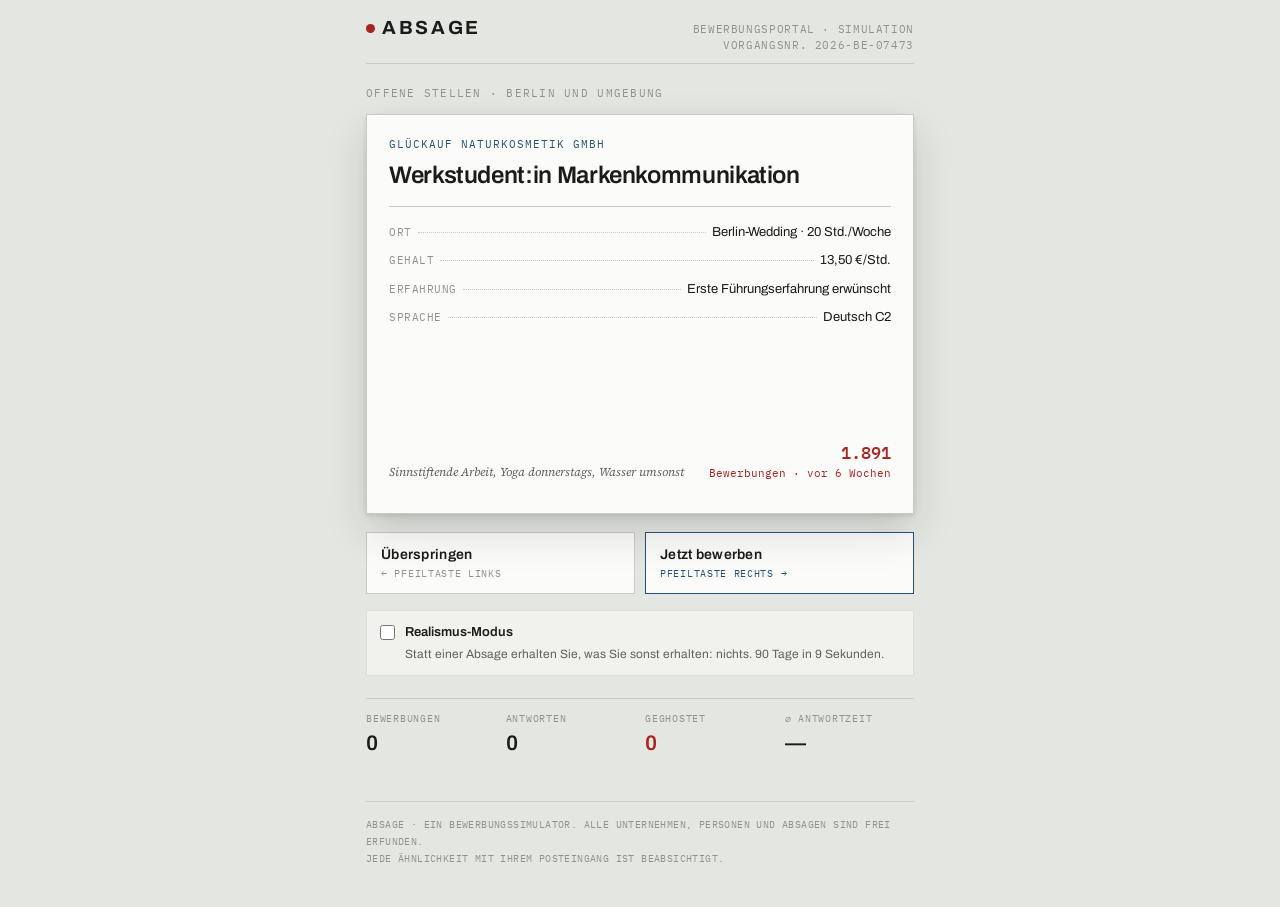
==== absage/index.html @ 697339ba "feat: add Absage, a satirical job application simulator A spoof web app for job seekers in Germany: " ====
<!DOCTYPE html>
<html lang="de">
<head>
<meta charset="utf-8">
<meta name="viewport" content="width=device-width, initial-scale=1, viewport-fit=cover">
<meta name="description" content="Absage — ein Bewerbungssimulator. Jede Bewerbung wird beantwortet. In Sekunden. Mit einem echten Grund. A job application simulator for everyone being ghosted.">
<style>
  :root { color-scheme: light dark; padding-top: env(safe-area-inset-top, 0px); padding-bottom: env(safe-area-inset-bottom, 0px); }
  html, body { height: 100%; }
  body { margin: 0; font: 14px system-ui, sans-serif; background: #FAFAF8; }
  img { max-width: 100%; }
  [hidden] { display: none !important; }
</style>
<link rel="stylesheet" href="https://fonts.googleapis.com/css2?family=Archivo:wght@500;600;700&family=IBM+Plex+Mono:wght@400;500&family=Source+Serif+4:ital,wght@0,400;0,600;1,400&display=swap">
<title>Absage — Bewerbungssimulator</title>
<style>
  :root {
    --ground: #E4E6E2;
    --paper: #FBFBF9;
    --paper-2: #F1F2EE;
    --ink: #1A1C19;
    --ink-2: #5E635C;
    --ink-3: #8E948B;
    --rule: #C7CBC2;
    --rule-soft: #DDE0D9;
    --stamp: #A82420;
    --stamp-soft: rgba(168, 36, 32, 0.08);
    --seal: #24527A;
    --shadow: 0 1px 2px rgba(26, 28, 25, .08), 0 8px 24px rgba(26, 28, 25, .07);
    --shadow-lift: 0 2px 4px rgba(26, 28, 25, .10), 0 18px 40px rgba(26, 28, 25, .14);

    --sans: "Archivo", "Helvetica Neue", Arial, sans-serif;
    --serif: "Source Serif 4", Georgia, "Times New Roman", serif;
    --mono: "IBM Plex Mono", "SF Mono", Menlo, Consolas, monospace;
  }

  @media (prefers-color-scheme: dark) {
    :root:not([data-theme="light"]) {
      --ground: #131512;
      --paper: #1D201C;
      --paper-2: #262A24;
      --ink: #E7E9E3;
      --ink-2: #A0A69B;
      --ink-3: #757B70;
      --rule: #383D35;
      --rule-soft: #2C302A;
      --stamp: #E0685C;
      --stamp-soft: rgba(224, 104, 92, 0.12);
      --seal: #7BA6D4;
      --shadow: 0 1px 2px rgba(0,0,0,.4), 0 8px 24px rgba(0,0,0,.3);
      --shadow-lift: 0 2px 4px rgba(0,0,0,.5), 0 18px 40px rgba(0,0,0,.45);
    }
  }
  :root[data-theme="dark"] {
    --ground: #131512;
    --paper: #1D201C;
    --paper-2: #262A24;
    --ink: #E7E9E3;
    --ink-2: #A0A69B;
    --ink-3: #757B70;
    --rule: #383D35;
    --rule-soft: #2C302A;
    --stamp: #E0685C;
    --stamp-soft: rgba(224, 104, 92, 0.12);
    --seal: #7BA6D4;
    --shadow: 0 1px 2px rgba(0,0,0,.4), 0 8px 24px rgba(0,0,0,.3);
    --shadow-lift: 0 2px 4px rgba(0,0,0,.5), 0 18px 40px rgba(0,0,0,.45);
  }

  * { box-sizing: border-box; }

  body {
    background: var(--ground);
    color: var(--ink);
    font-family: var(--sans);
    font-size: 15px;
    line-height: 1.5;
    -webkit-font-smoothing: antialiased;
  }

  .shell {
    max-width: 580px;
    margin: 0 auto;
    padding-inline: 16px;
    padding-block: 0 40px;
    display: flex;
    flex-direction: column;
    min-height: 100%;
  }

  /* ---------- masthead ---------- */
  .masthead {
    position: sticky;
    top: env(safe-area-inset-top, 0px);
    z-index: 40;
    background: var(--ground);
    border-bottom: 1px solid var(--rule);
    padding-block: 14px 10px;
    display: flex;
    align-items: baseline;
    justify-content: space-between;
    gap: 12px;
    flex-wrap: wrap;
  }
  .wordmark {
    font-family: var(--sans);
    font-weight: 700;
    font-size: 19px;
    letter-spacing: .14em;
    text-transform: uppercase;
    display: flex;
    align-items: center;
    gap: 7px;
  }
  .wordmark::before {
    content: "";
    width: 9px; height: 9px;
    border-radius: 50%;
    background: var(--stamp);
    flex: none;
  }
  .masthead-sub {
    font-family: var(--mono);
    font-size: 10.5px;
    letter-spacing: .06em;
    text-transform: uppercase;
    color: var(--ink-3);
    text-align: right;
    font-variant-numeric: tabular-nums;
  }

  /* ---------- generic bits ---------- */
  .eyebrow {
    font-family: var(--mono);
    font-size: 10.5px;
    letter-spacing: .12em;
    text-transform: uppercase;
    color: var(--ink-3);
  }
  .stage { flex: 1; display: flex; flex-direction: column; justify-content: center; }

  /* ---------- deck ---------- */
  .deck-wrap { padding-block: 22px 0; }
  .deck {
    position: relative;
    height: 400px;
  }
  @media (max-width: 420px) { .deck { height: 428px; } }

  .card {
    position: absolute;
    inset: 0;
    background: var(--paper);
    border: 1px solid var(--rule);
    box-shadow: var(--shadow);
    padding: 22px 22px 20px;
    display: flex;
    flex-direction: column;
    transform-origin: 50% 90%;
    will-change: transform;
    touch-action: pan-y;
  }
  .card.is-top { cursor: grab; box-shadow: var(--shadow-lift); }
  .card.is-top:active { cursor: grabbing; }
  .card.settle { transition: transform .38s cubic-bezier(.2,.8,.3,1), opacity .38s ease; }

  .card-firm {
    font-family: var(--mono);
    font-size: 11px;
    letter-spacing: .09em;
    text-transform: uppercase;
    color: var(--seal);
    line-height: 1.35;
  }
  .card-role {
    font-family: var(--sans);
    font-weight: 600;
    font-size: 24px;
    line-height: 1.16;
    letter-spacing: -.015em;
    text-wrap: balance;
    margin-block: 10px 0;
  }
  .card-rule { height: 1px; background: var(--rule); margin-block: 16px; }

  .specs { display: flex; flex-direction: column; gap: 9px; margin: 0; }
  .spec { display: flex; align-items: baseline; gap: 6px; font-size: 13px; }
  .spec dt {
    font-family: var(--mono);
    font-size: 10.5px;
    letter-spacing: .05em;
    text-transform: uppercase;
    color: var(--ink-3);
    flex: none;
  }
  .spec .leader {
    flex: 1;
    border-bottom: 1px dotted var(--rule);
    transform: translateY(-3px);
    min-width: 8px;
  }
  .spec dd { margin: 0; text-align: right; color: var(--ink); }

  .card-foot {
    margin-top: auto;
    padding-top: 16px;
    display: flex;
    align-items: flex-end;
    justify-content: space-between;
    gap: 12px;
  }
  .perks {
    font-size: 12px;
    color: var(--ink-2);
    font-style: italic;
    font-family: var(--serif);
    line-height: 1.4;
    max-width: 62%;
  }
  .queue {
    font-family: var(--mono);
    font-size: 11px;
    text-align: right;
    color: var(--stamp);
    font-variant-numeric: tabular-nums;
    line-height: 1.45;
    flex: none;
  }
  .queue b { display: block; font-size: 17px; font-weight: 500; }

  .verdict {
    position: absolute;
    top: 20px;
    font-family: var(--sans);
    font-weight: 700;
    font-size: 15px;
    letter-spacing: .16em;
    text-transform: uppercase;
    padding: 5px 11px;
    border: 2.5px solid currentColor;
    opacity: 0;
    pointer-events: none;
  }
  .verdict.yes { right: 20px; color: var(--seal); transform: rotate(9deg); }
  .verdict.no  { left: 20px;  color: var(--stamp); transform: rotate(-9deg); }

  /* ---------- controls ---------- */
  .controls {
    display: grid;
    grid-template-columns: 1fr 1fr;
    gap: 10px;
    margin-block: 18px 0;
  }
  .btn {
    font-family: var(--sans);
    font-weight: 600;
    font-size: 14px;
    letter-spacing: .02em;
    padding: 13px 14px;
    border: 1px solid var(--rule);
    background: var(--paper);
    color: var(--ink);
    cursor: pointer;
    text-align: left;
    line-height: 1.3;
    transition: background .15s ease, border-color .15s ease, transform .08s ease;
  }
  .btn:hover { background: var(--paper-2); border-color: var(--ink-3); }
  .btn:active { transform: translateY(1px); }
  .btn:focus-visible { outline: 2px solid var(--seal); outline-offset: 2px; }
  .btn small {
    display: block;
    font-family: var(--mono);
    font-weight: 400;
    font-size: 10px;
    letter-spacing: .07em;
    text-transform: uppercase;
    color: var(--ink-3);
    margin-top: 3px;
  }
  .btn.apply { border-color: var(--seal); }
  .btn.apply small { color: var(--seal); }
  .btn.wide { grid-column: 1 / -1; text-align: center; }
  .btn.wide small { text-align: center; }

  /* ---------- ledger ---------- */
  .ledger {
    margin-top: 22px;
    border-top: 1px solid var(--rule);
    padding-top: 14px;
    display: grid;
    grid-template-columns: repeat(4, 1fr);
    gap: 10px;
  }
  @media (max-width: 420px) { .ledger { grid-template-columns: repeat(2, 1fr); gap: 14px 10px; } }
  .stat dt {
    font-family: var(--mono);
    font-size: 9.5px;
    letter-spacing: .08em;
    text-transform: uppercase;
    color: var(--ink-3);
    line-height: 1.3;
  }
  .stat dd {
    margin: 3px 0 0;
    font-family: var(--sans);
    font-weight: 600;
    font-size: 21px;
    font-variant-numeric: tabular-nums;
    letter-spacing: -.01em;
  }
  .stat.accent dd { color: var(--stamp); }

  .mode {
    margin-top: 16px;
    display: flex;
    align-items: flex-start;
    gap: 10px;
    padding: 12px 13px;
    background: var(--paper-2);
    border: 1px solid var(--rule-soft);
  }
  .mode input { margin: 2px 0 0; accent-color: var(--stamp); width: 15px; height: 15px; flex: none; }
  .mode label { font-size: 13px; cursor: pointer; }
  .mode label b { font-weight: 600; }
  .mode label span { display: block; color: var(--ink-2); font-size: 12px; margin-top: 2px; }

  /* ---------- pending ---------- */
  .pending {
    background: var(--paper);
    border: 1px solid var(--rule);
    box-shadow: var(--shadow);
    padding: 30px 24px;
    text-align: center;
  }
  .pending h2 {
    font-family: var(--sans);
    font-weight: 600;
    font-size: 17px;
    margin: 12px 0 6px;
    letter-spacing: -.01em;
  }
  .pending p { margin: 0; color: var(--ink-2); font-size: 13.5px; }
  .clock {
    font-family: var(--mono);
    font-size: 46px;
    font-weight: 500;
    font-variant-numeric: tabular-nums;
    letter-spacing: -.02em;
    margin-top: 20px;
    color: var(--seal);
  }
  .clock span { font-size: 15px; letter-spacing: .06em; color: var(--ink-3); }
  .bar { height: 3px; background: var(--rule-soft); margin-top: 16px; overflow: hidden; }
  .bar i { display: block; height: 100%; width: 0; background: var(--seal); }

  /* ---------- letter ---------- */
  .letter {
    position: relative;
    background: var(--paper);
    border: 1px solid var(--rule);
    box-shadow: var(--shadow-lift);
    padding: 26px 26px 20px;
    font-family: var(--serif);
    font-size: 14.5px;
    line-height: 1.62;
    overflow: hidden;
  }
  .letter-head {
    display: flex;
    justify-content: space-between;
    gap: 14px;
    flex-wrap: wrap;
    font-family: var(--mono);
    font-size: 10.5px;
    letter-spacing: .05em;
    text-transform: uppercase;
    color: var(--ink-3);
    line-height: 1.5;
    border-bottom: 1px solid var(--rule);
    padding-bottom: 12px;
  }
  .letter-head .from { color: var(--seal); max-width: 60%; }
  .letter-meta { text-align: right; font-variant-numeric: tabular-nums; }
  @media (max-width: 480px) {
    .letter-head .from { max-width: 100%; }
    .letter-meta { text-align: left; }
  }
  .betreff {
    font-family: var(--sans);
    font-weight: 600;
    font-size: 14px;
    line-height: 1.4;
    margin: 18px 0 16px;
    text-wrap: balance;
  }
  .letter p { margin: 0 0 13px; }
  .reason {
    border-left: 2px solid var(--stamp);
    background: var(--stamp-soft);
    padding: 12px 14px;
    margin: 0 0 14px;
  }
  .reason q { font-size: 15.5px; quotes: "\201E" "\201C"; display: block; }
  .reason .gloss {
    display: block;
    margin-top: 7px;
    font-size: 12.5px;
    font-style: italic;
    color: var(--ink-2);
    line-height: 1.5;
  }
  .sig-row {
    display: flex;
    align-items: center;
    justify-content: space-between;
    gap: 16px;
    flex-wrap: wrap;
    margin-top: 22px;
  }
  .sig { flex: 1 1 210px; }
  .sig .name { font-style: italic; font-size: 18px; line-height: 1.2; }
  .sig .dept {
    font-family: var(--mono);
    font-size: 10.5px;
    letter-spacing: .05em;
    text-transform: uppercase;
    color: var(--ink-3);
    margin-top: 5px;
  }
  .stamp {
    flex: none;
    margin: 10px 8px 10px 0;
    border: 3px solid var(--stamp);
    color: var(--stamp);
    font-family: var(--sans);
    font-weight: 700;
    font-size: 23px;
    letter-spacing: .18em;
    text-transform: uppercase;
    padding: 6px 12px 5px;
    transform: rotate(-7deg);
    opacity: .82;
    text-align: center;
    pointer-events: none;
  }
  .stamp em {
    display: block;
    font-family: var(--mono);
    font-style: normal;
    font-weight: 400;
    font-size: 9px;
    letter-spacing: .1em;
    margin-top: 2px;
  }
  .disclaimer {
    margin-top: 20px;
    padding-top: 12px;
    border-top: 1px dotted var(--rule);
    font-family: var(--mono);
    font-size: 10px;
    letter-spacing: .04em;
    line-height: 1.6;
    color: var(--ink-3);
    text-transform: uppercase;
  }

  /* ---------- ghost timeline ---------- */
  .ghost {
    background: var(--paper);
    border: 1px solid var(--rule);
    box-shadow: var(--shadow);
    padding: 24px 22px 20px;
  }
  .ghost h2 {
    font-family: var(--sans);
    font-weight: 600;
    font-size: 17px;
    margin: 6px 0 4px;
  }
  .ghost .lede { color: var(--ink-2); font-size: 13.5px; margin: 0 0 18px; }
  .timeline {
    list-style: none;
    margin: 0;
    padding: 0 0 0 18px;
    border-left: 1px solid var(--rule);
    min-height: 268px;
    display: flex;
    flex-direction: column;
    gap: 13px;
  }
  .timeline li {
    position: relative;
    font-size: 13.5px;
    line-height: 1.45;
    opacity: 0;
    animation: fade .5s ease forwards;
  }
  .timeline li::before {
    content: "";
    position: absolute;
    left: -22.5px;
    top: 7px;
    width: 7px; height: 7px;
    border-radius: 50%;
    background: var(--rule);
  }
  .timeline li.void { color: var(--ink-3); font-family: var(--mono); font-size: 12px; letter-spacing: .1em; }
  .timeline li.void::before { background: transparent; border: 1px solid var(--rule); }
  .timeline li.final { color: var(--stamp); font-weight: 600; }
  .timeline li.final::before { background: var(--stamp); }
  .tl-day {
    font-family: var(--mono);
    font-size: 10.5px;
    letter-spacing: .07em;
    text-transform: uppercase;
    color: var(--ink-3);
    display: block;
    margin-bottom: 1px;
  }
  @keyframes fade { from { opacity: 0; transform: translateY(5px); } to { opacity: 1; transform: none; } }
  @media (prefers-reduced-motion: reduce) {
    .timeline li { animation-duration: .01ms; }
    .card.settle { transition-duration: .01ms; }
  }

  /* ---------- truth card ---------- */
  .truth {
    background: var(--ink);
    color: var(--ground);
    border: 1px solid var(--ink);
    box-shadow: var(--shadow-lift);
    padding: 30px 26px 26px;
  }
  .truth .eyebrow { color: var(--stamp); }
  .truth h2 {
    font-family: var(--sans);
    font-weight: 600;
    font-size: 26px;
    line-height: 1.2;
    letter-spacing: -.02em;
    margin: 12px 0 14px;
    text-wrap: balance;
  }
  .truth p {
    font-family: var(--serif);
    font-size: 15px;
    line-height: 1.65;
    margin: 0 0 13px;
    opacity: .88;
  }
  .truth .gloss { font-size: 13px; font-style: italic; opacity: .62; }
  .truth .btn {
    background: transparent;
    color: var(--ground);
    border-color: rgba(255,255,255,.28);
    margin-top: 8px;
  }
  .truth .btn:hover { background: rgba(255,255,255,.08); border-color: rgba(255,255,255,.5); }
  :root[data-theme="dark"] .truth .btn,
  :root:not([data-theme="light"]) .truth .btn { }

  .colophon {
    margin-top: 26px;
    padding-top: 14px;
    border-top: 1px solid var(--rule);
    font-family: var(--mono);
    font-size: 10px;
    line-height: 1.7;
    letter-spacing: .04em;
    color: var(--ink-3);
    text-transform: uppercase;
  }
  .colophon a { color: var(--ink-2); }
</style>
</head>
<body>

<div class="shell">
  <header class="masthead">
    <div class="wordmark">Absage</div>
    <div class="masthead-sub">
      Bewerbungsportal · Simulation<br>
      Vorgangsnr. <span id="caseNo">2026-BE-04471</span>
    </div>
  </header>

  <main class="stage">

    <!-- ============ DECK ============ -->
    <section id="screenDeck" class="deck-wrap">
      <p class="eyebrow" style="margin:0 0 12px">Offene Stellen · Berlin und Umgebung</p>
      <div class="deck" id="deck"></div>

      <div class="controls">
        <button class="btn" id="btnSkip" type="button">
          Überspringen
          <small>← Pfeiltaste links</small>
        </button>
        <button class="btn apply" id="btnApply" type="button">
          Jetzt bewerben
          <small>Pfeiltaste rechts →</small>
        </button>
      </div>

      <div class="mode">
        <input type="checkbox" id="realismMode">
        <label for="realismMode">
          <b>Realismus-Modus</b>
          <span>Statt einer Absage erhalten Sie, was Sie sonst erhalten: nichts. 90 Tage in 9 Sekunden.</span>
        </label>
      </div>

      <dl class="ledger">
        <div class="stat"><dt>Bewerbungen</dt><dd id="statSent">0</dd></div>
        <div class="stat"><dt>Antworten</dt><dd id="statReplies">0</dd></div>
        <div class="stat accent"><dt>Geghostet</dt><dd id="statGhosted">0</dd></div>
        <div class="stat"><dt>⌀ Antwortzeit</dt><dd id="statTime">—</dd></div>
      </dl>
    </section>

    <!-- ============ PENDING ============ -->
    <section id="screenPending" class="pending" hidden>
      <p class="eyebrow">Eingangsbestätigung · automatisch generiert</p>
      <h2 id="pendingRole">Ihre Bewerbung ist eingegangen.</h2>
      <p id="pendingFirm">Nordlicht Retail Group GmbH</p>
      <div class="clock"><span id="clockVal">0,0</span><span> Sek.</span></div>
      <div class="bar"><i id="pendingBar"></i></div>
    </section>

    <!-- ============ LETTER ============ -->
    <section id="screenLetter" hidden>
      <article class="letter">
        <div class="letter-head">
          <div class="from" id="letterFrom">Nordlicht Retail Group GmbH<br>Personalabteilung</div>
          <div class="letter-meta">
            Berlin, <span id="letterDate">17. September 2026</span><br>
            Antwortzeit: <span id="letterSpeed">3,4 Sek.</span>
          </div>
        </div>

        <p class="betreff" id="letterBetreff">Ihre Bewerbung als Senior Manager Retail Marketing (m/w/d)</p>

        <p>Sehr geehrte:r Bewerber:in,</p>
        <p>vielen Dank für Ihr Interesse an einer Tätigkeit in unserem Hause und für die Zeit, die Sie in Ihre Unterlagen investiert haben. Wir haben Ihre Bewerbung tatsächlich gelesen.</p>
        <p>Wir müssen Ihnen mitteilen, dass wir uns gegen Sie entschieden haben. Aus Gründen, die Ihnen in der Realität niemand nennen würde, nennen wir sie Ihnen hier:</p>

        <blockquote class="reason">
          <q id="reasonDe">Die Stelle war intern bereits vergeben, bevor wir sie ausgeschrieben haben.</q>
          <span class="gloss" id="reasonEn">The role was filled internally before we posted it.</span>
        </blockquote>

        <p>Diese Entscheidung ist keine Bewertung Ihrer Person, Ihrer Qualifikation oder Ihres Werdegangs. Das ist sie in der Regel nie. Wir wünschen Ihnen für Ihren weiteren beruflichen Werdegang alles Gute.</p>

        <div class="sig-row">
          <div class="sig">
            <div class="name" id="sigName">M. Brandhorst</div>
            <div class="dept">Personalabteilung · <span id="sigFirm">Nordlicht Retail Group GmbH</span></div>
          </div>
          <div class="stamp">Absage<em id="stampDate">17.09.2026</em></div>
        </div>

        <p class="disclaimer">
          Simulation. Dieses Unternehmen existiert nicht. Diese Absage auch nicht. Das Gefühl schon.<br>
          Simulation. This company does not exist. Neither does this rejection. The feeling does.
        </p>
      </article>

      <div class="controls">
        <button class="btn apply wide" id="btnNext" type="button">
          Weiter bewerben
          <small>Es hilft ja nichts</small>
        </button>
      </div>
    </section>

    <!-- ============ GHOST ============ -->
    <section id="screenGhost" hidden>
      <div class="ghost">
        <p class="eyebrow">Realismus-Modus · 90 Tage im Zeitraffer</p>
        <h2 id="ghostRole">Senior Manager Retail Marketing (m/w/d)</h2>
        <p class="lede" id="ghostFirm">Nordlicht Retail Group GmbH · beworben am 17. September 2026</p>
        <ol class="timeline" id="timeline"></ol>
      </div>
      <div class="controls">
        <button class="btn wide" id="btnGhostNext" type="button" disabled>
          Weiter
          <small>Bitte warten Sie</small>
        </button>
      </div>
    </section>

    <!-- ============ TRUTH ============ -->
    <section id="screenTruth" hidden>
      <div class="truth">
        <p class="eyebrow">Vorgang abgeschlossen</p>
        <h2 id="truthHead">Sie haben hier in vier Minuten mehr Antworten bekommen als draußen in einem halben Jahr.</h2>
        <p id="truthBody">Das war der Witz. Er ist nicht besonders lustig.</p>
        <p class="gloss">You just got more replies in four minutes than the real market gave you in six months. That was the joke. It isn't very funny.</p>
        <p>In Deutschland schweigen Arbeitgeber nicht aus Faulheit. Eine begründete Absage ist nach dem AGG ein Beweismittel — Schweigen ist die juristisch sichere Variante. Das Problem ist gebaut. Man kann es also auch anders bauen.</p>
        <div class="controls">
          <button class="btn wide" id="btnRestart" type="button">
            Von vorn anfangen
            <small>Wie im echten Leben</small>
          </button>
        </div>
      </div>
    </section>

  </main>

  <footer class="colophon">
    Absage · Ein Bewerbungssimulator. Alle Unternehmen, Personen und Absagen sind frei erfunden.<br>
    Jede Ähnlichkeit mit Ihrem Posteingang ist beabsichtigt.
  </footer>
</div>

<script>
(function () {
  "use strict";

  var JOBS = [
    {
      firm: "Nordlicht Retail Group GmbH",
      role: "Senior Manager Retail Marketing (m/w/d)",
      place: "Berlin-Mitte · 4 Tage vor Ort",
      pay: "Wettbewerbsfähig",
      lang: "Deutsch C2 (verhandlungssicher)",
      exp: "8–10 Jahre",
      perks: "Obstkorb, Kickertisch, Duzkultur, „flache Hierarchien“",
      posted: "vor 4 Monaten",
      apps: 847,
      sig: "M. Brandhorst"
    },
    {
      firm: "Synergiewerk Berlin GmbH & Co. KG",
      role: "Head of Brand Experience (m/w/d)",
      place: "Hybrid · 2 Tage Homeoffice, verhandelbar (nicht verhandelbar)",
      pay: "Nach Vereinbarung",
      lang: "Deutsch C1, Englisch fließend",
      exp: "Mind. 12 Jahre",
      perks: "Purpose-getriebenes Umfeld, Hund im Büro, kein Budget",
      posted: "vor 7 Wochen",
      apps: 1204,
      sig: "Dr. K. Reuter-Lang"
    },
    {
      firm: "Kaufhaus Morgenrot AG",
      role: "Junior Marketing Manager (m/w/d)",
      place: "Berlin-Tempelhof · Vollzeit",
      pay: "38.000 € p. a.",
      lang: "Deutsch Muttersprache",
      exp: "10+ Jahre zwingend erforderlich",
      perks: "Personalrabatt 15 %, Jobticket (anteilig)",
      posted: "vor 5 Monaten",
      apps: 2310,
      sig: "S. Ohlendorf"
    },
    {
      firm: "Kreuzwerk Consumer Brands GmbH",
      role: "Director Consumer Insights (m/w/d)",
      place: "Berlin-Neukölln · 5 Tage vor Ort",
      pay: "Wettbewerbsfähig",
      lang: "Deutsch C2, weitere Sprachen von Vorteil (nicht wirklich)",
      exp: "15 Jahre, davon 5 im DACH-Raum",
      perks: "Agiles Mindset, Obst, Verantwortung ab Tag 1",
      posted: "vor 3 Monaten",
      apps: 663,
      sig: "T. Hübner"
    },
    {
      firm: "Glückauf Naturkosmetik GmbH",
      role: "Werkstudent:in Markenkommunikation",
      place: "Berlin-Wedding · 20 Std./Woche",
      pay: "13,50 €/Std.",
      lang: "Deutsch C2",
      exp: "Erste Führungserfahrung erwünscht",
      perks: "Sinnstiftende Arbeit, Yoga donnerstags, Wasser umsonst",
      posted: "vor 6 Wochen",
      apps: 1891,
      sig: "A. Pflüger"
    },
    {
      firm: "Textilwerk Spandau GmbH",
      role: "Teamleitung Category Management (m/w/d)",
      place: "Berlin-Spandau · kein Homeoffice",
      pay: "Attraktives Gehaltspaket",
      lang: "Deutsch verhandlungssicher",
      exp: "10 Jahre Einzelhandel",
      perks: "Betriebskantine, 28 Urlaubstage, Weihnachtsfeier",
      posted: "vor 9 Monaten",
      apps: 402,
      sig: "R. Dettmann"
    },
    {
      firm: "PLATTFORM Labs GmbH",
      role: "Growth Marketing Lead (all genders)",
      place: "Remote-first (Berlin-Pflicht)",
      pay: "Equity-lastig",
      lang: "Englisch, aber Meetings auf Deutsch",
      exp: "„Hands-on Mentalität“",
      perks: "Unbegrenzter Urlaub (niemand nimmt ihn), MacBook",
      posted: "vor 2 Monaten",
      apps: 3057,
      sig: "J. Weiß"
    },
    {
      firm: "Deutsche Einzelhandels-Allianz e. V.",
      role: "Referent:in Handelsmarketing (m/w/d)",
      place: "Berlin-Charlottenburg · TVöD E 13",
      pay: "Nach Tarif",
      lang: "Deutsch Muttersprache zwingend",
      exp: "Abgeschlossenes Hochschulstudium",
      perks: "Sicherer Arbeitsplatz, Fortbildung, Faxgerät",
      posted: "vor 11 Monaten",
      apps: 178,
      sig: "Dr. H. Vollmer"
    },
    {
      firm: "VELOCITA Mobility SE",
      role: "Senior Brand Manager DACH (m/w/d)",
      place: "Berlin-Friedrichshain · 3 Tage vor Ort",
      pay: "Wettbewerbsfähig",
      lang: "Deutsch C2, Englisch C1",
      exp: "10+ Jahre FMCG oder Consumer Electronics",
      perks: "Jobrad, Urban Sports Club, „wir sind wie eine Familie“",
      posted: "vor 5 Wochen",
      apps: 1442,
      sig: "C. Ammersbach"
    },
    {
      firm: "Möbelhaus Zukunft GmbH",
      role: "Leitung Marketing & Kommunikation (m/w/d)",
      place: "Brandenburg an der Havel · Umzug erwartet",
      pay: "Verhandelbar",
      lang: "Deutsch C2",
      exp: "Mind. 8 Jahre",
      perks: "Firmenwagen (nach 2 Jahren), Kantine, Parkplatz",
      posted: "vor 8 Monaten",
      apps: 96,
      sig: "B. Krolow"
    },
    {
      firm: "Hanseatische Konsumgüter AG",
      role: "Head of Retail Excellence (m/w/d)",
      place: "Hamburg · Berlin möglich (ist es nicht)",
      pay: "Wettbewerbsfähig",
      lang: "Deutsch verhandlungssicher",
      exp: "12 Jahre, Konzernerfahrung Pflicht",
      perks: "Deutschlandticket, Gesundheitsbudget, Obstkorb",
      posted: "vor 3 Wochen",
      apps: 728,
      sig: "F. Oldenburg"
    },
    {
      firm: "Studio Grünspan UG (haftungsbeschränkt)",
      role: "Marketing Generalist:in (m/w/d)",
      place: "Berlin-Kreuzberg · 4 Tage",
      pay: "42.000 – 46.000 € p. a.",
      lang: "Deutsch C2",
      exp: "Sie machen alles. Wirklich alles.",
      perks: "Feelgood-Manager, Tischtennis, Craft-Bier freitags",
      posted: "vor 6 Monaten",
      apps: 1633,
      sig: "L. Marzahn"
    }
  ];

  var REASONS = [
    ["Die Stelle war intern bereits vergeben, bevor wir sie ausgeschrieben haben.",
     "The role was filled internally before we ever posted it."],
    ["Sie sind überqualifiziert. Das macht uns nervös.",
     "You are overqualified. That makes us nervous."],
    ["Ihr Lebenslauf hat eine Lücke von vier Monaten im Jahr 2011. Wir sind darüber nicht hinweggekommen.",
     "Your CV has a four-month gap in 2011. We never got over it."],
    ["Unser Bewerbungsmanagementsystem hat Sie aussortiert. Wir wissen nicht, nach welchem Kriterium.",
     "Our applicant tracking system filtered you out. We don't know on what criterion."],
    ["Ihr Deutsch ist ausgezeichnet. Aber nicht muttersprachlich.",
     "Your German is excellent. But not native."],
    ["Wir haben Ihre Bewerbung nie geöffnet. Die Mail ging an ein Postfach, das seit 2023 niemand betreut.",
     "We never opened your application. It went to an inbox nobody has checked since 2023."],
    ["Der zuständige Hiring Manager ist seit sechs Wochen im Urlaub. Er kommt nicht zurück.",
     "The hiring manager has been on leave for six weeks. He is not coming back."],
    ["Wir suchen exakt Ihr Profil, nur fünfzehn Jahre jünger und für zwei Drittel des Gehalts.",
     "We want exactly your profile, fifteen years younger, for two thirds of the salary."],
    ["Die Position wurde gestrichen. Die Anzeige läuft automatisch weiter.",
     "The position was cut. The ad renews automatically."],
    ["Sie waren unsere zweite Wahl. Die erste hat zugesagt. Das war alles.",
     "You were our second choice. The first said yes. That was all."],
    ["Wir stellen seit Februar nicht mehr ein. Die Ausschreibung dient der Marktbeobachtung.",
     "We stopped hiring in February. The posting exists for market research."],
    ["Ihr Anschreiben war zu gut. Wir haben vermutet, es sei nicht von Ihnen.",
     "Your cover letter was too good. We assumed you didn't write it."],
    ["Ihr Foto war uns zu freundlich. Oder zu wenig. Wir konnten uns nicht einigen.",
     "Your photo was too friendly. Or not enough. We couldn't agree."],
    ["Sie haben nach dem Gehalt gefragt. In der ersten Mail.",
     "You asked about salary. In the first email."],
    ["Wir haben 2.300 Bewerbungen erhalten und nach dem Zufallsprinzip zwölf gelesen.",
     "We received 2,300 applications and read twelve of them at random."],
    ["Es gab keinen Grund. Manchmal gibt es einfach keinen Grund.",
     "There was no reason. Sometimes there simply isn't one."]
  ];

  var GHOST_BEATS = [
    { day: "Tag 1",  text: "Eingangsbestätigung. Automatisch generiert. Keine Antwort auf diese Mail möglich." },
    { day: "Tag 3",  text: "Status im Portal: „In Bearbeitung“." },
    { day: "Tag 9",  text: "—", quiet: true },
    { day: "Tag 16", text: "Sie sehen im Portal nach. Status: „In Bearbeitung“." },
    { day: "Tag 24", text: "—", quiet: true },
    { day: "Tag 31", text: "Sie schreiben eine höfliche Nachfrage zum Stand des Verfahrens." },
    { day: "Tag 32", text: "—", quiet: true },
    { day: "Tag 47", text: "Die Stelle wird erneut ausgeschrieben. Wortgleich." },
    { day: "Tag 58", text: "Jemand aus dem Unternehmen sieht Ihr LinkedIn-Profil an. Dann nichts." },
    { day: "Tag 73", text: "—", quiet: true },
    { day: "Tag 90", text: "Keine Antwort. Status weiterhin: „In Bearbeitung“.", final: true }
  ];

  var STORE_KEY = "absage.ledger.v1";

  var state = {
    idx: 0,
    sent: 0,
    replies: 0,
    ghosted: 0,
    totalMs: 0,
    truthShown: false,
    order: []
  };

  var el = {};
  ["deck","btnSkip","btnApply","btnNext","btnGhostNext","btnRestart","realismMode",
   "statSent","statReplies","statGhosted","statTime","screenDeck","screenPending",
   "screenLetter","screenGhost","screenTruth","pendingRole","pendingFirm","clockVal",
   "pendingBar","letterFrom","letterDate","letterSpeed","letterBetreff","reasonDe",
   "reasonEn","sigName","sigFirm","stampDate","ghostRole","ghostFirm","timeline",
   "caseNo","truthHead","truthBody"].forEach(function (id) { el[id] = document.getElementById(id); });

  /* ---------- storage (best effort) ---------- */
  function load() {
    try {
      var raw = localStorage.getItem(STORE_KEY);
      if (!raw) return;
      var v = JSON.parse(raw);
      state.sent = v.sent || 0;
      state.replies = v.replies || 0;
      state.ghosted = v.ghosted || 0;
      state.totalMs = v.totalMs || 0;
      state.truthShown = !!v.truthShown;
    } catch (e) { /* private window, blocked storage — ledger just starts at zero */ }
  }
  function save() {
    try {
      localStorage.setItem(STORE_KEY, JSON.stringify({
        sent: state.sent, replies: state.replies, ghosted: state.ghosted,
        totalMs: state.totalMs, truthShown: state.truthShown
      }));
    } catch (e) { /* nothing to do */ }
  }

  /* ---------- helpers ---------- */
  function shuffled(n) {
    var a = [], i, j, t;
    for (i = 0; i < n; i++) a.push(i);
    for (i = a.length - 1; i > 0; i--) {
      j = Math.floor(Math.random() * (i + 1));
      t = a[i]; a[i] = a[j]; a[j] = t;
    }
    return a;
  }
  function pick(arr) { return arr[Math.floor(Math.random() * arr.length)]; }
  function de(n, dec) {
    return n.toFixed(dec === undefined ? 1 : dec).replace(".", ",");
  }
  var MONTHS = ["Januar","Februar","März","April","Mai","Juni","Juli",
                "August","September","Oktober","November","Dezember"];
  function longDate(d) { return d.getDate() + ". " + MONTHS[d.getMonth()] + " " + d.getFullYear(); }
  function shortDate(d) {
    var p = function (x) { return (x < 10 ? "0" : "") + x; };
    return p(d.getDate()) + "." + p(d.getMonth() + 1) + "." + d.getFullYear();
  }
  function show(name) {
    ["screenDeck","screenPending","screenLetter","screenGhost","screenTruth"]
      .forEach(function (k) { el[k].hidden = (k !== name); });
  }
  function currentJob() { return JOBS[state.order[state.idx % state.order.length]]; }

  /* ---------- ledger ---------- */
  function renderLedger() {
    el.statSent.textContent = state.sent;
    el.statReplies.textContent = state.replies;
    el.statGhosted.textContent = state.ghosted;
    el.statTime.textContent = state.replies
      ? de(state.totalMs / state.replies / 1000) + " s"
      : "—";
  }

  /* ---------- deck ---------- */
  function cardMarkup(job) {
    return '<div class="verdict yes">Bewerben</div>' +
           '<div class="verdict no">Weg damit</div>' +
           '<div class="card-firm">' + job.firm + '</div>' +
           '<h2 class="card-role">' + job.role + '</h2>' +
           '<div class="card-rule"></div>' +
           '<dl class="specs">' +
             spec("Ort", job.place) +
             spec("Gehalt", job.pay) +
             spec("Erfahrung", job.exp) +
             spec("Sprache", job.lang) +
           '</dl>' +
           '<div class="card-foot">' +
             '<p class="perks">' + job.perks + '</p>' +
             '<p class="queue"><b>' + job.apps.toLocaleString("de-DE") + '</b>Bewerbungen · ' + job.posted + '</p>' +
           '</div>';
  }
  function spec(k, v) {
    return '<div class="spec"><dt>' + k + '</dt><span class="leader"></span><dd>' + v + '</dd></div>';
  }

  function renderDeck() {
    el.deck.textContent = "";
    for (var depth = 2; depth >= 0; depth--) {
      var job = JOBS[state.order[(state.idx + depth) % state.order.length]];
      var card = document.createElement("article");
      card.className = "card" + (depth === 0 ? " is-top" : "");
      card.style.transform = "translateY(" + (depth * -8) + "px) scale(" + (1 - depth * 0.035) + ")";
      card.style.opacity = depth === 2 ? "0.55" : "1";
      card.innerHTML = cardMarkup(job);
      el.deck.appendChild(card);
      if (depth === 0) attachDrag(card);
    }
  }

  function attachDrag(card) {
    var startX = 0, startY = 0, dx = 0, dy = 0, dragging = false, pid = null;
    var yes = card.querySelector(".verdict.yes");
    var no = card.querySelector(".verdict.no");

    card.addEventListener("pointerdown", function (e) {
      if (e.button !== undefined && e.button !== 0) return;
      dragging = true; pid = e.pointerId;
      startX = e.clientX; startY = e.clientY;
      card.classList.remove("settle");
      card.setPointerCapture(pid);
    });

    card.addEventListener("pointermove", function (e) {
      if (!dragging || e.pointerId !== pid) return;
      dx = e.clientX - startX;
      dy = e.clientY - startY;
      card.style.transform = "translate(" + dx + "px," + dy * 0.4 + "px) rotate(" + (dx * 0.05) + "deg)";
      var t = Math.min(Math.abs(dx) / 90, 1);
      yes.style.opacity = dx > 0 ? t : 0;
      no.style.opacity = dx < 0 ? t : 0;
    });

    function release(e) {
      if (!dragging || (e && e.pointerId !== pid)) return;
      dragging = false;
      try { card.releasePointerCapture(pid); } catch (err) { /* already released */ }
      if (Math.abs(dx) > 90) {
        commit(dx > 0, card);
      } else {
        card.classList.add("settle");
        card.style.transform = "translateY(0) scale(1)";
        yes.style.opacity = 0;
        no.style.opacity = 0;
      }
      dx = 0; dy = 0;
    }
    card.addEventListener("pointerup", release);
    card.addEventListener("pointercancel", release);
  }

  function commit(applied, card) {
    var top = card || el.deck.querySelector(".card.is-top");
    if (!top || top.dataset.gone) return;
    top.dataset.gone = "1";
    var dir = applied ? 1 : -1;
    top.classList.add("settle");
    top.style.transform = "translate(" + (dir * 520) + "px,60px) rotate(" + (dir * 22) + "deg)";
    top.style.opacity = "0";

    var job = currentJob();
    state.idx++;

    window.setTimeout(function () {
      if (applied) {
        state.sent++;
        save();
        renderLedger();
        if (el.realismMode.checked) startGhost(job); else startPending(job);
      } else {
        renderDeck();
      }
    }, 260);
  }

  /* ---------- pending ---------- */
  var pendingTimer = null;
  function startPending(job) {
    el.pendingRole.textContent = job.role;
    el.pendingFirm.textContent = job.firm;
    el.clockVal.textContent = "0,0";
    el.pendingBar.style.width = "0";
    show("screenPending");

    var target = 2200 + Math.random() * 2600;
    var t0 = performance.now();

    function tick(now) {
      var ms = now - t0;
      var p = Math.min(ms / target, 1);
      el.clockVal.textContent = de(ms / 1000);
      el.pendingBar.style.width = (p * 100) + "%";
      if (p < 1) {
        pendingTimer = requestAnimationFrame(tick);
      } else {
        state.replies++;
        state.totalMs += ms;
        save();
        renderLedger();
        showLetter(job, ms);
      }
    }
    pendingTimer = requestAnimationFrame(tick);
  }

  /* ---------- letter ---------- */
  function showLetter(job, ms) {
    var now = new Date();
    var reason = pick(REASONS);
    el.letterFrom.innerHTML = job.firm + "<br>Personalabteilung";
    el.letterDate.textContent = longDate(now);
    el.letterSpeed.textContent = de(ms / 1000) + " Sek.";
    el.letterBetreff.textContent = "Ihre Bewerbung als " + job.role;
    el.reasonDe.textContent = reason[0];
    el.reasonEn.textContent = reason[1];
    el.sigName.textContent = job.sig;
    el.sigFirm.textContent = job.firm;
    el.stampDate.textContent = shortDate(now);
    show("screenLetter");
    window.scrollTo({ top: 0, behavior: "smooth" });
  }

  /* ---------- ghost ---------- */
  var ghostTimers = [];
  function clearGhostTimers() {
    ghostTimers.forEach(clearTimeout);
    ghostTimers = [];
  }
  function startGhost(job) {
    clearGhostTimers();
    el.ghostRole.textContent = job.role;
    el.ghostFirm.textContent = job.firm + " · beworben am " + longDate(new Date());
    el.timeline.textContent = "";
    el.btnGhostNext.disabled = true;
    el.btnGhostNext.querySelector("small").textContent = "Bitte warten Sie";
    show("screenGhost");
    window.scrollTo({ top: 0, behavior: "smooth" });

    GHOST_BEATS.forEach(function (beat, i) {
      ghostTimers.push(window.setTimeout(function () {
        var li = document.createElement("li");
        if (beat.quiet) li.className = "void";
        if (beat.final) li.className = "final";
        li.innerHTML = '<span class="tl-day">' + beat.day + '</span>' + beat.text;
        el.timeline.appendChild(li);
        if (beat.final) {
          state.ghosted++;
          save();
          renderLedger();
          el.btnGhostNext.disabled = false;
          el.btnGhostNext.querySelector("small").textContent = "Sie haben 90 Tage verloren";
        }
      }, i * 780));
    });
  }

  /* ---------- truth ---------- */
  function maybeTruth() {
    if (state.truthShown || state.sent < 7) return false;
    state.truthShown = true;
    save();
    var handled = state.replies + state.ghosted;
    el.truthHead.textContent = "Sie haben hier " + handled +
      " Antworten bekommen. Draußen waren es in diesem Jahr vermutlich weniger.";
    show("screenTruth");
    window.scrollTo({ top: 0, behavior: "smooth" });
    return true;
  }

  function backToDeck() {
    if (maybeTruth()) return;
    renderDeck();
    show("screenDeck");
  }

  /* ---------- wiring ---------- */
  el.btnApply.addEventListener("click", function () { commit(true); });
  el.btnSkip.addEventListener("click", function () { commit(false); });
  el.btnNext.addEventListener("click", backToDeck);
  el.btnGhostNext.addEventListener("click", backToDeck);
  el.btnRestart.addEventListener("click", function () {
    state.order = shuffled(JOBS.length);
    state.idx = 0;
    renderDeck();
    show("screenDeck");
    window.scrollTo({ top: 0, behavior: "smooth" });
  });

  document.addEventListener("keydown", function (e) {
    if (el.screenDeck.hidden) return;
    if (e.key === "ArrowRight") { e.preventDefault(); commit(true); }
    if (e.key === "ArrowLeft") { e.preventDefault(); commit(false); }
  });

  /* ---------- boot ---------- */
  load();
  state.order = shuffled(JOBS.length);
  el.caseNo.textContent = "2026-BE-" +
    String(4000 + Math.floor(Math.random() * 5999)).padStart(5, "0");
  renderLedger();
  renderDeck();
})();
</script>
</body>
</html>
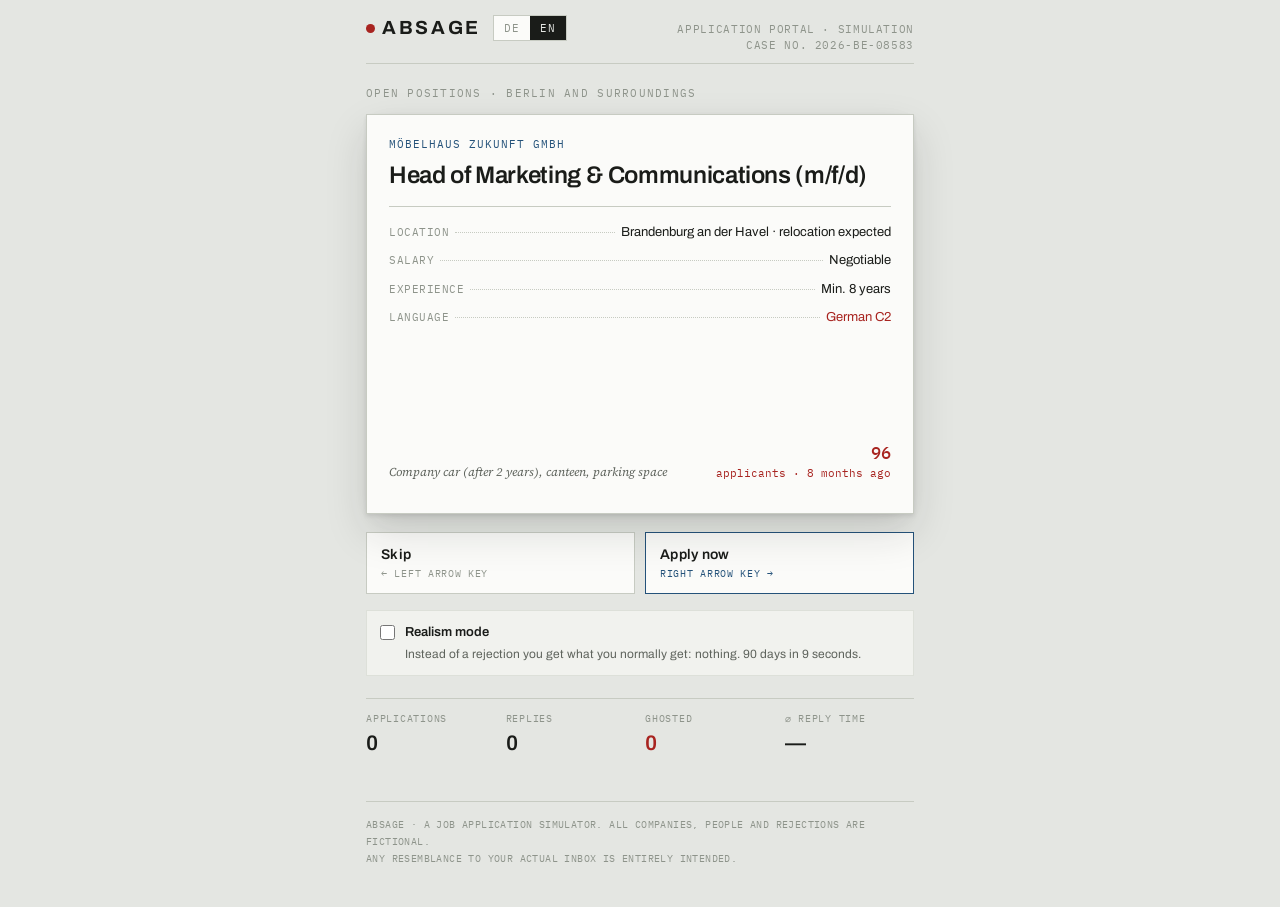
==== commit 2e563316: "feat(absage): add English version and language toggle Caters to international applicants in Germany," ====
--- a/absage/index.html
+++ b/absage/index.html
@@ -3,7 +3,7 @@
 <head>
 <meta charset="utf-8">
 <meta name="viewport" content="width=device-width, initial-scale=1, viewport-fit=cover">
-<meta name="description" content="Absage — ein Bewerbungssimulator. Jede Bewerbung wird beantwortet. In Sekunden. Mit einem echten Grund. A job application simulator for everyone being ghosted.">
+<meta name="description" content="Absage — a job application simulator in German and English. Every application gets answered in seconds, with the honest reason nobody ever gives you. Ein Bewerbungssimulator für alle, die geghostet werden.">
 <style>
   :root { color-scheme: light dark; padding-top: env(safe-area-inset-top, 0px); padding-bottom: env(safe-area-inset-bottom, 0px); }
   html, body { height: 100%; }
@@ -119,6 +119,34 @@
     background: var(--stamp);
     flex: none;
   }
+  .lang-switch {
+    display: flex;
+    border: 1px solid var(--rule);
+    background: var(--paper);
+    flex: none;
+  }
+  .lang-switch button {
+    font-family: var(--mono);
+    font-size: 11px;
+    letter-spacing: .1em;
+    padding: 5px 10px;
+    border: 0;
+    background: transparent;
+    color: var(--ink-3);
+    cursor: pointer;
+    transition: background .15s ease, color .15s ease;
+  }
+  .lang-switch button:hover { color: var(--ink); }
+  .lang-switch button:focus-visible { outline: 2px solid var(--seal); outline-offset: -2px; }
+  .lang-switch button[aria-pressed="true"] {
+    background: var(--ink);
+    color: var(--ground);
+  }
+  .masthead-row {
+    display: flex;
+    align-items: center;
+    gap: 12px;
+  }
   .masthead-sub {
     font-family: var(--mono);
     font-size: 10.5px;
@@ -200,6 +228,7 @@
     min-width: 8px;
   }
   .spec dd { margin: 0; text-align: right; color: var(--ink); }
+  .spec.flag dd { color: var(--stamp); }
 
   .card-foot {
     margin-top: auto;
@@ -578,10 +607,16 @@
 
 <div class="shell">
   <header class="masthead">
-    <div class="wordmark">Absage</div>
+    <div class="masthead-row">
+      <div class="wordmark">Absage</div>
+      <div class="lang-switch" role="group" aria-label="Sprache / Language">
+        <button type="button" id="langDe" aria-pressed="true">DE</button>
+        <button type="button" id="langEn" aria-pressed="false">EN</button>
+      </div>
+    </div>
     <div class="masthead-sub">
-      Bewerbungsportal · Simulation<br>
-      Vorgangsnr. <span id="caseNo">2026-BE-04471</span>
+      <span id="portalLabel">Bewerbungsportal · Simulation</span><br>
+      <span id="caseLabel">Vorgangsnr.</span> <span id="caseNo">2026-BE-04471</span>
     </div>
   </header>
 
@@ -589,42 +624,42 @@
 
     <!-- ============ DECK ============ -->
     <section id="screenDeck" class="deck-wrap">
-      <p class="eyebrow" style="margin:0 0 12px">Offene Stellen · Berlin und Umgebung</p>
+      <p class="eyebrow" id="deckEyebrow" style="margin:0 0 12px">Offene Stellen · Berlin und Umgebung</p>
       <div class="deck" id="deck"></div>
 
       <div class="controls">
         <button class="btn" id="btnSkip" type="button">
-          Überspringen
-          <small>← Pfeiltaste links</small>
+          <span id="skipLabel">Überspringen</span>
+          <small id="skipHint">← Pfeiltaste links</small>
         </button>
         <button class="btn apply" id="btnApply" type="button">
-          Jetzt bewerben
-          <small>Pfeiltaste rechts →</small>
+          <span id="applyLabel">Jetzt bewerben</span>
+          <small id="applyHint">Pfeiltaste rechts →</small>
         </button>
       </div>
 
       <div class="mode">
         <input type="checkbox" id="realismMode">
         <label for="realismMode">
-          <b>Realismus-Modus</b>
-          <span>Statt einer Absage erhalten Sie, was Sie sonst erhalten: nichts. 90 Tage in 9 Sekunden.</span>
+          <b id="modeTitle">Realismus-Modus</b>
+          <span id="modeDesc">Statt einer Absage erhalten Sie, was Sie sonst erhalten: nichts. 90 Tage in 9 Sekunden.</span>
         </label>
       </div>
 
       <dl class="ledger">
-        <div class="stat"><dt>Bewerbungen</dt><dd id="statSent">0</dd></div>
-        <div class="stat"><dt>Antworten</dt><dd id="statReplies">0</dd></div>
-        <div class="stat accent"><dt>Geghostet</dt><dd id="statGhosted">0</dd></div>
-        <div class="stat"><dt>⌀ Antwortzeit</dt><dd id="statTime">—</dd></div>
+        <div class="stat"><dt id="lblSent">Bewerbungen</dt><dd id="statSent">0</dd></div>
+        <div class="stat"><dt id="lblReplies">Antworten</dt><dd id="statReplies">0</dd></div>
+        <div class="stat accent"><dt id="lblGhosted">Geghostet</dt><dd id="statGhosted">0</dd></div>
+        <div class="stat"><dt id="lblTime">⌀ Antwortzeit</dt><dd id="statTime">—</dd></div>
       </dl>
     </section>
 
     <!-- ============ PENDING ============ -->
     <section id="screenPending" class="pending" hidden>
-      <p class="eyebrow">Eingangsbestätigung · automatisch generiert</p>
-      <h2 id="pendingRole">Ihre Bewerbung ist eingegangen.</h2>
-      <p id="pendingFirm">Nordlicht Retail Group GmbH</p>
-      <div class="clock"><span id="clockVal">0,0</span><span> Sek.</span></div>
+      <p class="eyebrow" id="pendingEyebrow">Eingangsbestätigung · automatisch generiert</p>
+      <h2 id="pendingRole">—</h2>
+      <p id="pendingFirm">—</p>
+      <div class="clock"><span id="clockVal">0,0</span><span id="clockUnit"> Sek.</span></div>
       <div class="bar"><i id="pendingBar"></i></div>
     </section>
 
@@ -632,44 +667,41 @@
     <section id="screenLetter" hidden>
       <article class="letter">
         <div class="letter-head">
-          <div class="from" id="letterFrom">Nordlicht Retail Group GmbH<br>Personalabteilung</div>
+          <div class="from" id="letterFrom">—</div>
           <div class="letter-meta">
-            Berlin, <span id="letterDate">17. September 2026</span><br>
-            Antwortzeit: <span id="letterSpeed">3,4 Sek.</span>
+            <span id="letterCity">Berlin,</span> <span id="letterDate">—</span><br>
+            <span id="letterSpeedLabel">Antwortzeit:</span> <span id="letterSpeed">—</span>
           </div>
         </div>
 
-        <p class="betreff" id="letterBetreff">Ihre Bewerbung als Senior Manager Retail Marketing (m/w/d)</p>
-
-        <p>Sehr geehrte:r Bewerber:in,</p>
-        <p>vielen Dank für Ihr Interesse an einer Tätigkeit in unserem Hause und für die Zeit, die Sie in Ihre Unterlagen investiert haben. Wir haben Ihre Bewerbung tatsächlich gelesen.</p>
-        <p>Wir müssen Ihnen mitteilen, dass wir uns gegen Sie entschieden haben. Aus Gründen, die Ihnen in der Realität niemand nennen würde, nennen wir sie Ihnen hier:</p>
+        <p class="betreff" id="letterBetreff">—</p>
+
+        <p id="letterP0">Sehr geehrte:r Bewerber:in,</p>
+        <p id="letterP1">vielen Dank für Ihr Interesse an einer Tätigkeit in unserem Hause und für die Zeit, die Sie in Ihre Unterlagen investiert haben. Wir haben Ihre Bewerbung tatsächlich gelesen.</p>
+        <p id="letterP2">Wir müssen Ihnen mitteilen, dass wir uns gegen Sie entschieden haben. Aus Gründen, die Ihnen in der Realität niemand nennen würde, nennen wir sie Ihnen hier:</p>
 
         <blockquote class="reason">
-          <q id="reasonDe">Die Stelle war intern bereits vergeben, bevor wir sie ausgeschrieben haben.</q>
-          <span class="gloss" id="reasonEn">The role was filled internally before we posted it.</span>
+          <q id="reasonMain">—</q>
+          <span class="gloss" id="reasonGloss">—</span>
         </blockquote>
 
-        <p>Diese Entscheidung ist keine Bewertung Ihrer Person, Ihrer Qualifikation oder Ihres Werdegangs. Das ist sie in der Regel nie. Wir wünschen Ihnen für Ihren weiteren beruflichen Werdegang alles Gute.</p>
+        <p id="letterP3">Diese Entscheidung ist keine Bewertung Ihrer Person, Ihrer Qualifikation oder Ihres Werdegangs. Das ist sie in der Regel nie. Wir wünschen Ihnen für Ihren weiteren beruflichen Werdegang alles Gute.</p>
 
         <div class="sig-row">
           <div class="sig">
-            <div class="name" id="sigName">M. Brandhorst</div>
-            <div class="dept">Personalabteilung · <span id="sigFirm">Nordlicht Retail Group GmbH</span></div>
+            <div class="name" id="sigName">—</div>
+            <div class="dept"><span id="sigDept">Personalabteilung</span> · <span id="sigFirm">—</span></div>
           </div>
-          <div class="stamp">Absage<em id="stampDate">17.09.2026</em></div>
+          <div class="stamp"><span id="stampWord">Absage</span><em id="stampDate">—</em></div>
         </div>
 
-        <p class="disclaimer">
-          Simulation. Dieses Unternehmen existiert nicht. Diese Absage auch nicht. Das Gefühl schon.<br>
-          Simulation. This company does not exist. Neither does this rejection. The feeling does.
-        </p>
+        <p class="disclaimer" id="letterDisclaimer"></p>
       </article>
 
       <div class="controls">
         <button class="btn apply wide" id="btnNext" type="button">
-          Weiter bewerben
-          <small>Es hilft ja nichts</small>
+          <span id="nextLabel">Weiter bewerben</span>
+          <small id="nextHint">Es hilft ja nichts</small>
         </button>
       </div>
     </section>
@@ -677,15 +709,15 @@
     <!-- ============ GHOST ============ -->
     <section id="screenGhost" hidden>
       <div class="ghost">
-        <p class="eyebrow">Realismus-Modus · 90 Tage im Zeitraffer</p>
-        <h2 id="ghostRole">Senior Manager Retail Marketing (m/w/d)</h2>
-        <p class="lede" id="ghostFirm">Nordlicht Retail Group GmbH · beworben am 17. September 2026</p>
+        <p class="eyebrow" id="ghostEyebrow">Realismus-Modus · 90 Tage im Zeitraffer</p>
+        <h2 id="ghostRole">—</h2>
+        <p class="lede" id="ghostFirm">—</p>
         <ol class="timeline" id="timeline"></ol>
       </div>
       <div class="controls">
         <button class="btn wide" id="btnGhostNext" type="button" disabled>
-          Weiter
-          <small>Bitte warten Sie</small>
+          <span id="ghostNextLabel">Weiter</span>
+          <small id="ghostNextHint">Bitte warten Sie</small>
         </button>
       </div>
     </section>
@@ -693,15 +725,15 @@
     <!-- ============ TRUTH ============ -->
     <section id="screenTruth" hidden>
       <div class="truth">
-        <p class="eyebrow">Vorgang abgeschlossen</p>
-        <h2 id="truthHead">Sie haben hier in vier Minuten mehr Antworten bekommen als draußen in einem halben Jahr.</h2>
-        <p id="truthBody">Das war der Witz. Er ist nicht besonders lustig.</p>
-        <p class="gloss">You just got more replies in four minutes than the real market gave you in six months. That was the joke. It isn't very funny.</p>
-        <p>In Deutschland schweigen Arbeitgeber nicht aus Faulheit. Eine begründete Absage ist nach dem AGG ein Beweismittel — Schweigen ist die juristisch sichere Variante. Das Problem ist gebaut. Man kann es also auch anders bauen.</p>
+        <p class="eyebrow" id="truthEyebrow">Vorgang abgeschlossen</p>
+        <h2 id="truthHead">—</h2>
+        <p id="truthBody">—</p>
+        <p class="gloss" id="truthGloss">—</p>
+        <p id="truthAgg">—</p>
         <div class="controls">
           <button class="btn wide" id="btnRestart" type="button">
-            Von vorn anfangen
-            <small>Wie im echten Leben</small>
+            <span id="restartLabel">Von vorn anfangen</span>
+            <small id="restartHint">Wie im echten Leben</small>
           </button>
         </div>
       </div>
@@ -709,174 +741,268 @@
 
   </main>
 
-  <footer class="colophon">
-    Absage · Ein Bewerbungssimulator. Alle Unternehmen, Personen und Absagen sind frei erfunden.<br>
-    Jede Ähnlichkeit mit Ihrem Posteingang ist beabsichtigt.
-  </footer>
+  <footer class="colophon" id="colophon"></footer>
 </div>
-
 <script>
 (function () {
   "use strict";
 
+  /* =======================================================================
+     Interface copy. Every visible string exists in both languages; the
+     letter is the one place where both appear at once, because the gap
+     between the two is the joke.
+     ======================================================================= */
+  var UI = {
+    de: {
+      portal: "Bewerbungsportal · Simulation",
+      caseLabel: "Vorgangsnr.",
+      deckEyebrow: "Offene Stellen · Berlin und Umgebung",
+      skip: "Überspringen",
+      skipHint: "← Pfeiltaste links",
+      apply: "Jetzt bewerben",
+      applyHint: "Pfeiltaste rechts →",
+      modeTitle: "Realismus-Modus",
+      modeDesc: "Statt einer Absage erhalten Sie, was Sie sonst erhalten: nichts. 90 Tage in 9 Sekunden.",
+      lblSent: "Bewerbungen",
+      lblReplies: "Antworten",
+      lblGhosted: "Geghostet",
+      lblTime: "⌀ Antwortzeit",
+      pendingEyebrow: "Eingangsbestätigung · automatisch generiert",
+      clockUnit: " Sek.",
+      letterCity: "Berlin,",
+      speedLabel: "Antwortzeit:",
+      dept: "Personalabteilung",
+      stampWord: "Absage",
+      betreff: function (role) { return "Ihre Bewerbung als " + role; },
+      p0: "Sehr geehrte:r Bewerber:in,",
+      p1: "vielen Dank für Ihr Interesse an einer Tätigkeit in unserem Hause und für die Zeit, die Sie in Ihre Unterlagen investiert haben. Wir haben Ihre Bewerbung tatsächlich gelesen.",
+      p2: "Wir müssen Ihnen mitteilen, dass wir uns gegen Sie entschieden haben. Aus Gründen, die Ihnen in der Realität niemand nennen würde, nennen wir sie Ihnen hier:",
+      p3: "Diese Entscheidung ist keine Bewertung Ihrer Person, Ihrer Qualifikation oder Ihres Werdegangs. Das ist sie in der Regel nie. Wir wünschen Ihnen für Ihren weiteren beruflichen Werdegang alles Gute.",
+      disclaimer: "Simulation. Dieses Unternehmen existiert nicht. Diese Absage auch nicht. Das Gefühl schon.<br>Simulation. This company does not exist. Neither does this rejection. The feeling does.",
+      next: "Weiter bewerben",
+      nextHint: "Es hilft ja nichts",
+      ghostEyebrow: "Realismus-Modus · 90 Tage im Zeitraffer",
+      appliedOn: function (d) { return " · beworben am " + d; },
+      ghostNext: "Weiter",
+      ghostWait: "Bitte warten Sie",
+      ghostDone: "Sie haben 90 Tage verloren",
+      truthEyebrow: "Vorgang abgeschlossen",
+      truthHead: function (n) {
+        return "Sie haben hier " + n + " Antworten bekommen. Draußen waren es in diesem Jahr vermutlich weniger.";
+      },
+      truthBody: "Das war der Witz. Er ist nicht besonders lustig.",
+      truthGloss: "You just got more replies here than the real market gave you this year. That was the joke. It isn't very funny.",
+      truthAgg: "In Deutschland schweigen Arbeitgeber nicht aus Faulheit. Eine begründete Absage ist nach dem AGG ein potenzielles Beweismittel — Schweigen ist die juristisch sichere Variante. Das Problem ist gebaut. Man kann es also auch anders bauen.",
+      restart: "Von vorn anfangen",
+      restartHint: "Wie im echten Leben",
+      colophon: "Absage · Ein Bewerbungssimulator. Alle Unternehmen, Personen und Absagen sind frei erfunden.<br>Jede Ähnlichkeit mit Ihrem Posteingang ist beabsichtigt.",
+      specs: { place: "Ort", pay: "Gehalt", exp: "Erfahrung", lang: "Sprache" },
+      appsWord: "Bewerbungen",
+      verdictYes: "Bewerben",
+      verdictNo: "Weg damit"
+    },
+    en: {
+      portal: "Application portal · simulation",
+      caseLabel: "Case no.",
+      deckEyebrow: "Open positions · Berlin and surroundings",
+      skip: "Skip",
+      skipHint: "← Left arrow key",
+      apply: "Apply now",
+      applyHint: "Right arrow key →",
+      modeTitle: "Realism mode",
+      modeDesc: "Instead of a rejection you get what you normally get: nothing. 90 days in 9 seconds.",
+      lblSent: "Applications",
+      lblReplies: "Replies",
+      lblGhosted: "Ghosted",
+      lblTime: "⌀ Reply time",
+      pendingEyebrow: "Receipt of application · automatically generated",
+      clockUnit: " sec.",
+      letterCity: "Berlin,",
+      speedLabel: "Reply time:",
+      dept: "Human Resources",
+      stampWord: "Rejected",
+      betreff: function (role) { return "Your application for " + role; },
+      p0: "Dear applicant,",
+      p1: "thank you for your interest in our company and for the time you invested in your documents. We did in fact read your application.",
+      p2: "We must inform you that we have decided against you. For reasons nobody would ever give you in real life, which we will now give you:",
+      p3: "This decision is not a judgement of you, your qualifications or your career. It rarely ever is. We wish you all the best for your professional future — or, as you will read it three hundred more times this year: wir wünschen Ihnen für Ihren weiteren beruflichen Werdegang alles Gute.",
+      disclaimer: "Simulation. This company does not exist. Neither does this rejection. The feeling does.<br>Simulation. Dieses Unternehmen existiert nicht. Diese Absage auch nicht. Das Gefühl schon.",
+      next: "Keep applying",
+      nextHint: "Not that it helps",
+      ghostEyebrow: "Realism mode · 90 days at speed",
+      appliedOn: function (d) { return " · applied on " + d; },
+      ghostNext: "Continue",
+      ghostWait: "Please wait",
+      ghostDone: "You have lost 90 days",
+      truthEyebrow: "Case closed",
+      truthHead: function (n) {
+        return "You got " + n + " replies here. Out there this year, it was probably fewer.";
+      },
+      truthBody: "That was the joke. It isn't especially funny.",
+      truthGloss: "Sie haben hier mehr Antworten bekommen als draußen. Das war der Witz. Er ist nicht besonders lustig.",
+      truthAgg: "German employers don't stay silent out of laziness. Under the AGG — the General Equal Treatment Act — a stated reason for rejection is potential evidence in a discrimination claim, and applicants have two months to file. Silence is the legally safe option. The problem is built. Which means it can be built differently.",
+      restart: "Start over",
+      restartHint: "Just like real life",
+      colophon: "Absage · A job application simulator. All companies, people and rejections are fictional.<br>Any resemblance to your actual inbox is entirely intended.",
+      specs: { place: "Location", pay: "Salary", exp: "Experience", lang: "Language" },
+      appsWord: "applicants",
+      verdictYes: "Apply",
+      verdictNo: "Bin it"
+    }
+  };
+
+  /* =======================================================================
+     Listings. Company names stay German in both languages, because they
+     would. The language requirement is flagged wherever an English-language
+     ad demands near-native German — which is most of them.
+     ======================================================================= */
   var JOBS = [
     {
-      firm: "Nordlicht Retail Group GmbH",
-      role: "Senior Manager Retail Marketing (m/w/d)",
-      place: "Berlin-Mitte · 4 Tage vor Ort",
-      pay: "Wettbewerbsfähig",
-      lang: "Deutsch C2 (verhandlungssicher)",
-      exp: "8–10 Jahre",
-      perks: "Obstkorb, Kickertisch, Duzkultur, „flache Hierarchien“",
-      posted: "vor 4 Monaten",
-      apps: 847,
-      sig: "M. Brandhorst"
+      firm: "Nordlicht Retail Group GmbH", apps: 847, sig: "M. Brandhorst", flagLang: true,
+      de: { role: "Senior Manager Retail Marketing (m/w/d)", place: "Berlin-Mitte · 4 Tage vor Ort",
+            pay: "Wettbewerbsfähig", exp: "8–10 Jahre", lang: "Deutsch C2 (verhandlungssicher)",
+            perks: "Obstkorb, Kickertisch, Duzkultur, „flache Hierarchien“", posted: "vor 4 Monaten" },
+      en: { role: "Senior Manager Retail Marketing (m/f/d)", place: "Berlin-Mitte · 4 days on site",
+            pay: "Competitive", exp: "8–10 years", lang: "German C2 — though this ad is in English",
+            perks: "Fruit basket, foosball table, first-name basis, “flat hierarchies”", posted: "4 months ago" }
     },
     {
-      firm: "Synergiewerk Berlin GmbH & Co. KG",
-      role: "Head of Brand Experience (m/w/d)",
-      place: "Hybrid · 2 Tage Homeoffice, verhandelbar (nicht verhandelbar)",
-      pay: "Nach Vereinbarung",
-      lang: "Deutsch C1, Englisch fließend",
-      exp: "Mind. 12 Jahre",
-      perks: "Purpose-getriebenes Umfeld, Hund im Büro, kein Budget",
-      posted: "vor 7 Wochen",
-      apps: 1204,
-      sig: "Dr. K. Reuter-Lang"
+      firm: "Synergiewerk Berlin GmbH & Co. KG", apps: 1204, sig: "Dr. K. Reuter-Lang", flagLang: true,
+      de: { role: "Head of Brand Experience (m/w/d)", place: "Hybrid · 2 Tage Homeoffice, verhandelbar (nicht verhandelbar)",
+            pay: "Nach Vereinbarung", exp: "Mind. 12 Jahre", lang: "Deutsch C1, Englisch fließend",
+            perks: "Purpose-getriebenes Umfeld, Hund im Büro, kein Budget", posted: "vor 7 Wochen" },
+      en: { role: "Head of Brand Experience (m/f/d)", place: "Hybrid · 2 days remote, negotiable (not negotiable)",
+            pay: "By arrangement", exp: "Min. 12 years", lang: "German C1, English fluent — meetings switch to German at minute four",
+            perks: "Purpose-driven environment, office dog, no budget", posted: "7 weeks ago" }
     },
     {
-      firm: "Kaufhaus Morgenrot AG",
-      role: "Junior Marketing Manager (m/w/d)",
-      place: "Berlin-Tempelhof · Vollzeit",
-      pay: "38.000 € p. a.",
-      lang: "Deutsch Muttersprache",
-      exp: "10+ Jahre zwingend erforderlich",
-      perks: "Personalrabatt 15 %, Jobticket (anteilig)",
-      posted: "vor 5 Monaten",
-      apps: 2310,
-      sig: "S. Ohlendorf"
+      firm: "Kaufhaus Morgenrot AG", apps: 2310, sig: "S. Ohlendorf", flagLang: true,
+      de: { role: "Junior Marketing Manager (m/w/d)", place: "Berlin-Tempelhof · Vollzeit",
+            pay: "38.000 € p. a.", exp: "10+ Jahre zwingend erforderlich", lang: "Deutsch Muttersprache",
+            perks: "Personalrabatt 15 %, Jobticket (anteilig)", posted: "vor 5 Monaten" },
+      en: { role: "Junior Marketing Manager (m/f/d)", place: "Berlin-Tempelhof · full time",
+            pay: "€38,000 p.a.", exp: "10+ years mandatory", lang: "German native speaker — no, C2 is not enough",
+            perks: "15% staff discount, transit pass (partial)", posted: "5 months ago" }
     },
     {
-      firm: "Kreuzwerk Consumer Brands GmbH",
-      role: "Director Consumer Insights (m/w/d)",
-      place: "Berlin-Neukölln · 5 Tage vor Ort",
-      pay: "Wettbewerbsfähig",
-      lang: "Deutsch C2, weitere Sprachen von Vorteil (nicht wirklich)",
-      exp: "15 Jahre, davon 5 im DACH-Raum",
-      perks: "Agiles Mindset, Obst, Verantwortung ab Tag 1",
-      posted: "vor 3 Monaten",
-      apps: 663,
-      sig: "T. Hübner"
+      firm: "Meridian International Brands SE", apps: 4188, sig: "P. Lindqvist", flagLang: true,
+      de: { role: "Global Brand Manager (all genders)", place: "Berlin-Mitte · internationales Team",
+            pay: "Wettbewerbsfähig", exp: "8+ Jahre, globale Markenführung",
+            lang: "Deutsch C2 — trotz englischer Ausschreibung und englischsprachigem Team",
+            perks: "„We speak English here!“ (Der Arbeitsvertrag ist auf Deutsch)", posted: "vor 3 Wochen" },
+      en: { role: "Global Brand Manager (all genders)", place: "Berlin-Mitte · international team",
+            pay: "Competitive", exp: "8+ years in global brand management",
+            lang: "German C2 required — this ad, the team and the interview are in English",
+            perks: "“We speak English here!” (Your contract will not be)", posted: "3 weeks ago" }
     },
     {
-      firm: "Glückauf Naturkosmetik GmbH",
-      role: "Werkstudent:in Markenkommunikation",
-      place: "Berlin-Wedding · 20 Std./Woche",
-      pay: "13,50 €/Std.",
-      lang: "Deutsch C2",
-      exp: "Erste Führungserfahrung erwünscht",
-      perks: "Sinnstiftende Arbeit, Yoga donnerstags, Wasser umsonst",
-      posted: "vor 6 Wochen",
-      apps: 1891,
-      sig: "A. Pflüger"
+      firm: "Kreuzwerk Consumer Brands GmbH", apps: 663, sig: "T. Hübner", flagLang: true,
+      de: { role: "Director Consumer Insights (m/w/d)", place: "Berlin-Neukölln · 5 Tage vor Ort",
+            pay: "Wettbewerbsfähig", exp: "15 Jahre, davon 5 im DACH-Raum",
+            lang: "Deutsch C2, weitere Sprachen von Vorteil (nicht wirklich)",
+            perks: "Agiles Mindset, Obst, Verantwortung ab Tag 1", posted: "vor 3 Monaten" },
+      en: { role: "Director Consumer Insights (m/f/d)", place: "Berlin-Neukölln · 5 days on site",
+            pay: "Competitive", exp: "15 years, 5 of them in the DACH region",
+            lang: "German C2; further languages an advantage (they are not)",
+            perks: "Agile mindset, fruit, ownership from day one", posted: "3 months ago" }
     },
     {
-      firm: "Textilwerk Spandau GmbH",
-      role: "Teamleitung Category Management (m/w/d)",
-      place: "Berlin-Spandau · kein Homeoffice",
-      pay: "Attraktives Gehaltspaket",
-      lang: "Deutsch verhandlungssicher",
-      exp: "10 Jahre Einzelhandel",
-      perks: "Betriebskantine, 28 Urlaubstage, Weihnachtsfeier",
-      posted: "vor 9 Monaten",
-      apps: 402,
-      sig: "R. Dettmann"
+      firm: "Glückauf Naturkosmetik GmbH", apps: 1891, sig: "A. Pflüger", flagLang: true,
+      de: { role: "Werkstudent:in Markenkommunikation", place: "Berlin-Wedding · 20 Std./Woche",
+            pay: "13,50 €/Std.", exp: "Erste Führungserfahrung erwünscht", lang: "Deutsch C2",
+            perks: "Sinnstiftende Arbeit, Yoga donnerstags, Wasser umsonst", posted: "vor 6 Wochen" },
+      en: { role: "Working Student, Brand Communications", place: "Berlin-Wedding · 20 hrs/week",
+            pay: "€13.50/hr", exp: "Some leadership experience preferred", lang: "German C2",
+            perks: "Meaningful work, yoga on Thursdays, free water", posted: "6 weeks ago" }
     },
     {
-      firm: "PLATTFORM Labs GmbH",
-      role: "Growth Marketing Lead (all genders)",
-      place: "Remote-first (Berlin-Pflicht)",
-      pay: "Equity-lastig",
-      lang: "Englisch, aber Meetings auf Deutsch",
-      exp: "„Hands-on Mentalität“",
-      perks: "Unbegrenzter Urlaub (niemand nimmt ihn), MacBook",
-      posted: "vor 2 Monaten",
-      apps: 3057,
-      sig: "J. Weiß"
+      firm: "Textilwerk Spandau GmbH", apps: 402, sig: "R. Dettmann", flagLang: true,
+      de: { role: "Teamleitung Category Management (m/w/d)", place: "Berlin-Spandau · kein Homeoffice",
+            pay: "Attraktives Gehaltspaket", exp: "10 Jahre Einzelhandel", lang: "Deutsch verhandlungssicher",
+            perks: "Betriebskantine, 28 Urlaubstage, Weihnachtsfeier", posted: "vor 9 Monaten" },
+      en: { role: "Team Lead, Category Management (m/f/d)", place: "Berlin-Spandau · no remote work",
+            pay: "Attractive salary package", exp: "10 years in retail", lang: "German, business fluent",
+            perks: "Staff canteen, 28 holiday days, Christmas party", posted: "9 months ago" }
     },
     {
-      firm: "Deutsche Einzelhandels-Allianz e. V.",
-      role: "Referent:in Handelsmarketing (m/w/d)",
-      place: "Berlin-Charlottenburg · TVöD E 13",
-      pay: "Nach Tarif",
-      lang: "Deutsch Muttersprache zwingend",
-      exp: "Abgeschlossenes Hochschulstudium",
-      perks: "Sicherer Arbeitsplatz, Fortbildung, Faxgerät",
-      posted: "vor 11 Monaten",
-      apps: 178,
-      sig: "Dr. H. Vollmer"
+      firm: "PLATTFORM Labs GmbH", apps: 3057, sig: "J. Weiß", flagLang: true,
+      de: { role: "Growth Marketing Lead (all genders)", place: "Remote-first (Berlin-Pflicht)",
+            pay: "Equity-lastig", exp: "„Hands-on Mentalität“", lang: "Englisch — aber alle Meetings auf Deutsch",
+            perks: "Unbegrenzter Urlaub (niemand nimmt ihn), MacBook", posted: "vor 2 Monaten" },
+      en: { role: "Growth Marketing Lead (all genders)", place: "Remote-first (must live in Berlin)",
+            pay: "Equity-heavy", exp: "“Hands-on mentality”", lang: "English — but every meeting is in German",
+            perks: "Unlimited holiday (nobody takes it), MacBook", posted: "2 months ago" }
     },
     {
-      firm: "VELOCITA Mobility SE",
-      role: "Senior Brand Manager DACH (m/w/d)",
-      place: "Berlin-Friedrichshain · 3 Tage vor Ort",
-      pay: "Wettbewerbsfähig",
-      lang: "Deutsch C2, Englisch C1",
-      exp: "10+ Jahre FMCG oder Consumer Electronics",
-      perks: "Jobrad, Urban Sports Club, „wir sind wie eine Familie“",
-      posted: "vor 5 Wochen",
-      apps: 1442,
-      sig: "C. Ammersbach"
+      firm: "Deutsche Einzelhandels-Allianz e. V.", apps: 178, sig: "Dr. H. Vollmer", flagLang: true,
+      de: { role: "Referent:in Handelsmarketing (m/w/d)", place: "Berlin-Charlottenburg · TVöD E 13",
+            pay: "Nach Tarif", exp: "Abgeschlossenes Hochschulstudium", lang: "Deutsch Muttersprache zwingend",
+            perks: "Sicherer Arbeitsplatz, Fortbildung, Faxgerät", posted: "vor 11 Monaten" },
+      en: { role: "Officer, Retail Marketing (m/f/d)", place: "Berlin-Charlottenburg · public sector pay grade E 13",
+            pay: "Per collective agreement", exp: "Completed university degree",
+            lang: "German native speaker, mandatory", perks: "Job security, training, fax machine", posted: "11 months ago" }
     },
     {
-      firm: "Möbelhaus Zukunft GmbH",
-      role: "Leitung Marketing & Kommunikation (m/w/d)",
-      place: "Brandenburg an der Havel · Umzug erwartet",
-      pay: "Verhandelbar",
-      lang: "Deutsch C2",
-      exp: "Mind. 8 Jahre",
-      perks: "Firmenwagen (nach 2 Jahren), Kantine, Parkplatz",
-      posted: "vor 8 Monaten",
-      apps: 96,
-      sig: "B. Krolow"
+      firm: "VELOCITA Mobility SE", apps: 1442, sig: "C. Ammersbach", flagLang: true,
+      de: { role: "Senior Brand Manager DACH (m/w/d)", place: "Berlin-Friedrichshain · 3 Tage vor Ort",
+            pay: "Wettbewerbsfähig", exp: "10+ Jahre FMCG oder Consumer Electronics", lang: "Deutsch C2, Englisch C1",
+            perks: "Jobrad, Urban Sports Club, „wir sind wie eine Familie“", posted: "vor 5 Wochen" },
+      en: { role: "Senior Brand Manager DACH (m/f/d)", place: "Berlin-Friedrichshain · 3 days on site",
+            pay: "Competitive", exp: "10+ years in FMCG or consumer electronics", lang: "German C2, English C1",
+            perks: "Company bike, gym card, “we're like a family here”", posted: "5 weeks ago" }
     },
     {
-      firm: "Hanseatische Konsumgüter AG",
-      role: "Head of Retail Excellence (m/w/d)",
-      place: "Hamburg · Berlin möglich (ist es nicht)",
-      pay: "Wettbewerbsfähig",
-      lang: "Deutsch verhandlungssicher",
-      exp: "12 Jahre, Konzernerfahrung Pflicht",
-      perks: "Deutschlandticket, Gesundheitsbudget, Obstkorb",
-      posted: "vor 3 Wochen",
-      apps: 728,
-      sig: "F. Oldenburg"
+      firm: "Möbelhaus Zukunft GmbH", apps: 96, sig: "B. Krolow", flagLang: true,
+      de: { role: "Leitung Marketing & Kommunikation (m/w/d)", place: "Brandenburg an der Havel · Umzug erwartet",
+            pay: "Verhandelbar", exp: "Mind. 8 Jahre", lang: "Deutsch C2",
+            perks: "Firmenwagen (nach 2 Jahren), Kantine, Parkplatz", posted: "vor 8 Monaten" },
+      en: { role: "Head of Marketing & Communications (m/f/d)", place: "Brandenburg an der Havel · relocation expected",
+            pay: "Negotiable", exp: "Min. 8 years", lang: "German C2",
+            perks: "Company car (after 2 years), canteen, parking space", posted: "8 months ago" }
     },
     {
-      firm: "Studio Grünspan UG (haftungsbeschränkt)",
-      role: "Marketing Generalist:in (m/w/d)",
-      place: "Berlin-Kreuzberg · 4 Tage",
-      pay: "42.000 – 46.000 € p. a.",
-      lang: "Deutsch C2",
-      exp: "Sie machen alles. Wirklich alles.",
-      perks: "Feelgood-Manager, Tischtennis, Craft-Bier freitags",
-      posted: "vor 6 Monaten",
-      apps: 1633,
-      sig: "L. Marzahn"
+      firm: "Hanseatische Konsumgüter AG", apps: 728, sig: "F. Oldenburg", flagLang: true,
+      de: { role: "Head of Retail Excellence (m/w/d)", place: "Hamburg · Berlin möglich (ist es nicht)",
+            pay: "Wettbewerbsfähig", exp: "12 Jahre, Konzernerfahrung Pflicht", lang: "Deutsch verhandlungssicher",
+            perks: "Deutschlandticket, Gesundheitsbudget, Obstkorb", posted: "vor 3 Wochen" },
+      en: { role: "Head of Retail Excellence (m/f/d)", place: "Hamburg · Berlin possible (it is not)",
+            pay: "Competitive", exp: "12 years, corporate experience required", lang: "German, business fluent",
+            perks: "Transit pass, health budget, fruit basket", posted: "3 weeks ago" }
+    },
+    {
+      firm: "Studio Grünspan UG (haftungsbeschränkt)", apps: 1633, sig: "L. Marzahn", flagLang: true,
+      de: { role: "Marketing Generalist:in (m/w/d)", place: "Berlin-Kreuzberg · 4 Tage",
+            pay: "42.000 – 46.000 € p. a.", exp: "Sie machen alles. Wirklich alles.", lang: "Deutsch C2",
+            perks: "Feelgood-Manager, Tischtennis, Craft-Bier freitags", posted: "vor 6 Monaten" },
+      en: { role: "Marketing Generalist (m/f/d)", place: "Berlin-Kreuzberg · 4 days",
+            pay: "€42,000 – 46,000 p.a.", exp: "You do everything. Genuinely everything.", lang: "German C2",
+            perks: "Feelgood manager, table tennis, craft beer on Fridays", posted: "6 months ago" }
     }
   ];
 
+  /* Reasons: [German, English]. Whichever language is active leads; the
+     other follows underneath, because both versions sting differently. */
   var REASONS = [
     ["Die Stelle war intern bereits vergeben, bevor wir sie ausgeschrieben haben.",
      "The role was filled internally before we ever posted it."],
+    ["Die Ausschreibung war auf Englisch. Das Vorstellungsgespräch wird es nicht sein.",
+     "The job ad was in English. The interview will not be."],
+    ["Ihr Deutsch ist C1. Wir verlangen C2. Das Team spricht den ganzen Tag Englisch.",
+     "Your German is C1. We require C2. The team speaks English all day."],
+    ["Wir haben die Stelle auf Englisch ausgeschrieben, um internationale Talente anzusprechen. Dann haben wir eine Deutsche eingestellt.",
+     "We posted in English to attract international talent. Then we hired a German."],
+    ["Ihr Abschluss wurde im Ausland erworben. Wir wussten nicht, wie wir ihn bewerten sollen, also haben wir es gelassen.",
+     "Your degree was earned abroad. We didn't know how to evaluate it, so we didn't."],
+    ["Sie benötigen eine Visums-Unterstützung. Unser HR-System hat dafür kein Feld.",
+     "You would need visa sponsorship. Our HR system has no field for that."],
+    ["Ihr Deutsch ist ausgezeichnet. Aber nicht muttersprachlich.",
+     "Your German is excellent. But not native."],
     ["Sie sind überqualifiziert. Das macht uns nervös.",
      "You are overqualified. That makes us nervous."],
     ["Ihr Lebenslauf hat eine Lücke von vier Monaten im Jahr 2011. Wir sind darüber nicht hinweggekommen.",
      "Your CV has a four-month gap in 2011. We never got over it."],
     ["Unser Bewerbungsmanagementsystem hat Sie aussortiert. Wir wissen nicht, nach welchem Kriterium.",
      "Our applicant tracking system filtered you out. We don't know on what criterion."],
-    ["Ihr Deutsch ist ausgezeichnet. Aber nicht muttersprachlich.",
-     "Your German is excellent. But not native."],
     ["Wir haben Ihre Bewerbung nie geöffnet. Die Mail ging an ein Postfach, das seit 2023 niemand betreut.",
      "We never opened your application. It went to an inbox nobody has checked since 2023."],
     ["Der zuständige Hiring Manager ist seit sechs Wochen im Urlaub. Er kommt nicht zurück.",
@@ -891,49 +1017,62 @@
      "We stopped hiring in February. The posting exists for market research."],
     ["Ihr Anschreiben war zu gut. Wir haben vermutet, es sei nicht von Ihnen.",
      "Your cover letter was too good. We assumed you didn't write it."],
-    ["Ihr Foto war uns zu freundlich. Oder zu wenig. Wir konnten uns nicht einigen.",
-     "Your photo was too friendly. Or not enough. We couldn't agree."],
+    ["Ihr Name war für unser System schwer zu verarbeiten. Auch für uns.",
+     "Your name was hard for our system to process. And for us."],
     ["Sie haben nach dem Gehalt gefragt. In der ersten Mail.",
      "You asked about salary. In the first email."],
     ["Wir haben 2.300 Bewerbungen erhalten und nach dem Zufallsprinzip zwölf gelesen.",
      "We received 2,300 applications and read twelve of them at random."],
+    ["Sie haben kein deutsches Arbeitszeugnis. Wir lesen nichts anderes.",
+     "You have no German-style employer reference. We read nothing else."],
     ["Es gab keinen Grund. Manchmal gibt es einfach keinen Grund.",
      "There was no reason. Sometimes there simply isn't one."]
   ];
 
   var GHOST_BEATS = [
-    { day: "Tag 1",  text: "Eingangsbestätigung. Automatisch generiert. Keine Antwort auf diese Mail möglich." },
-    { day: "Tag 3",  text: "Status im Portal: „In Bearbeitung“." },
-    { day: "Tag 9",  text: "—", quiet: true },
-    { day: "Tag 16", text: "Sie sehen im Portal nach. Status: „In Bearbeitung“." },
-    { day: "Tag 24", text: "—", quiet: true },
-    { day: "Tag 31", text: "Sie schreiben eine höfliche Nachfrage zum Stand des Verfahrens." },
-    { day: "Tag 32", text: "—", quiet: true },
-    { day: "Tag 47", text: "Die Stelle wird erneut ausgeschrieben. Wortgleich." },
-    { day: "Tag 58", text: "Jemand aus dem Unternehmen sieht Ihr LinkedIn-Profil an. Dann nichts." },
-    { day: "Tag 73", text: "—", quiet: true },
-    { day: "Tag 90", text: "Keine Antwort. Status weiterhin: „In Bearbeitung“.", final: true }
+    { day: ["Tag 1", "Day 1"],   de: "Eingangsbestätigung. Automatisch generiert. Keine Antwort auf diese Mail möglich.",
+                                 en: "Receipt of application. Automatically generated. Do not reply to this email." },
+    { day: ["Tag 3", "Day 3"],   de: "Status im Portal: „In Bearbeitung“.",
+                                 en: "Portal status: “In progress”." },
+    { day: ["Tag 9", "Day 9"],   de: "—", en: "—", quiet: true },
+    { day: ["Tag 16", "Day 16"], de: "Sie sehen im Portal nach. Status: „In Bearbeitung“.",
+                                 en: "You check the portal. Status: “In progress”." },
+    { day: ["Tag 24", "Day 24"], de: "—", en: "—", quiet: true },
+    { day: ["Tag 31", "Day 31"], de: "Sie schreiben eine höfliche Nachfrage zum Stand des Verfahrens.",
+                                 en: "You send a polite follow-up asking about the status." },
+    { day: ["Tag 32", "Day 32"], de: "—", en: "—", quiet: true },
+    { day: ["Tag 47", "Day 47"], de: "Die Stelle wird erneut ausgeschrieben. Wortgleich.",
+                                 en: "The role is posted again. Word for word." },
+    { day: ["Tag 58", "Day 58"], de: "Jemand aus dem Unternehmen sieht Ihr LinkedIn-Profil an. Dann nichts.",
+                                 en: "Someone from the company views your LinkedIn profile. Then nothing." },
+    { day: ["Tag 73", "Day 73"], de: "—", en: "—", quiet: true },
+    { day: ["Tag 90", "Day 90"], de: "Keine Antwort. Status weiterhin: „In Bearbeitung“.",
+                                 en: "No reply. Status still: “In progress”.", final: true }
   ];
 
-  var STORE_KEY = "absage.ledger.v1";
+  var STORE_KEY = "absage.ledger.v2";
 
   var state = {
-    idx: 0,
-    sent: 0,
-    replies: 0,
-    ghosted: 0,
-    totalMs: 0,
-    truthShown: false,
-    order: []
+    lang: "de", idx: 0, sent: 0, replies: 0, ghosted: 0,
+    totalMs: 0, truthShown: false, order: []
   };
 
   var el = {};
   ["deck","btnSkip","btnApply","btnNext","btnGhostNext","btnRestart","realismMode",
    "statSent","statReplies","statGhosted","statTime","screenDeck","screenPending",
    "screenLetter","screenGhost","screenTruth","pendingRole","pendingFirm","clockVal",
-   "pendingBar","letterFrom","letterDate","letterSpeed","letterBetreff","reasonDe",
-   "reasonEn","sigName","sigFirm","stampDate","ghostRole","ghostFirm","timeline",
-   "caseNo","truthHead","truthBody"].forEach(function (id) { el[id] = document.getElementById(id); });
+   "clockUnit","pendingBar","letterFrom","letterDate","letterSpeed","letterBetreff",
+   "reasonMain","reasonGloss","sigName","sigFirm","sigDept","stampDate","stampWord",
+   "ghostRole","ghostFirm","timeline","caseNo","truthHead","truthBody","truthGloss",
+   "truthAgg","langDe","langEn","portalLabel","caseLabel","deckEyebrow","skipLabel",
+   "skipHint","applyLabel","applyHint","modeTitle","modeDesc","lblSent","lblReplies",
+   "lblGhosted","lblTime","pendingEyebrow","letterCity","letterSpeedLabel","letterP0",
+   "letterP1","letterP2","letterP3","letterDisclaimer","nextLabel","nextHint",
+   "ghostEyebrow","ghostNextLabel","ghostNextHint","truthEyebrow","restartLabel",
+   "restartHint","colophon"].forEach(function (id) { el[id] = document.getElementById(id); });
+
+  function t() { return UI[state.lang]; }
+  function jobText(job) { return job[state.lang]; }
 
   /* ---------- storage (best effort) ---------- */
   function load() {
@@ -946,43 +1085,100 @@
       state.ghosted = v.ghosted || 0;
       state.totalMs = v.totalMs || 0;
       state.truthShown = !!v.truthShown;
-    } catch (e) { /* private window, blocked storage — ledger just starts at zero */ }
+      if (v.lang === "en" || v.lang === "de") state.lang = v.lang;
+    } catch (e) { /* private window or blocked storage — start clean */ }
   }
   function save() {
     try {
       localStorage.setItem(STORE_KEY, JSON.stringify({
-        sent: state.sent, replies: state.replies, ghosted: state.ghosted,
-        totalMs: state.totalMs, truthShown: state.truthShown
+        lang: state.lang, sent: state.sent, replies: state.replies,
+        ghosted: state.ghosted, totalMs: state.totalMs, truthShown: state.truthShown
       }));
     } catch (e) { /* nothing to do */ }
   }
 
   /* ---------- helpers ---------- */
   function shuffled(n) {
-    var a = [], i, j, t;
+    var a = [], i, j, tmp;
     for (i = 0; i < n; i++) a.push(i);
     for (i = a.length - 1; i > 0; i--) {
       j = Math.floor(Math.random() * (i + 1));
-      t = a[i]; a[i] = a[j]; a[j] = t;
+      tmp = a[i]; a[i] = a[j]; a[j] = tmp;
     }
     return a;
   }
   function pick(arr) { return arr[Math.floor(Math.random() * arr.length)]; }
-  function de(n, dec) {
-    return n.toFixed(dec === undefined ? 1 : dec).replace(".", ",");
-  }
-  var MONTHS = ["Januar","Februar","März","April","Mai","Juni","Juli",
-                "August","September","Oktober","November","Dezember"];
-  function longDate(d) { return d.getDate() + ". " + MONTHS[d.getMonth()] + " " + d.getFullYear(); }
+  function num(n, dec) {
+    var s = n.toFixed(dec === undefined ? 1 : dec);
+    return state.lang === "de" ? s.replace(".", ",") : s;
+  }
+  var MONTHS = {
+    de: ["Januar","Februar","März","April","Mai","Juni","Juli","August","September","Oktober","November","Dezember"],
+    en: ["January","February","March","April","May","June","July","August","September","October","November","December"]
+  };
+  function longDate(d) {
+    return state.lang === "de"
+      ? d.getDate() + ". " + MONTHS.de[d.getMonth()] + " " + d.getFullYear()
+      : MONTHS.en[d.getMonth()] + " " + d.getDate() + ", " + d.getFullYear();
+  }
   function shortDate(d) {
     var p = function (x) { return (x < 10 ? "0" : "") + x; };
-    return p(d.getDate()) + "." + p(d.getMonth() + 1) + "." + d.getFullYear();
-  }
+    return state.lang === "de"
+      ? p(d.getDate()) + "." + p(d.getMonth() + 1) + "." + d.getFullYear()
+      : p(d.getMonth() + 1) + "/" + p(d.getDate()) + "/" + d.getFullYear();
+  }
+  function groupNum(n) { return n.toLocaleString(state.lang === "de" ? "de-DE" : "en-GB"); }
   function show(name) {
     ["screenDeck","screenPending","screenLetter","screenGhost","screenTruth"]
       .forEach(function (k) { el[k].hidden = (k !== name); });
   }
   function currentJob() { return JOBS[state.order[state.idx % state.order.length]]; }
+
+  /* ---------- static copy ---------- */
+  function renderChrome() {
+    var c = t();
+    document.documentElement.lang = state.lang;
+    el.langDe.setAttribute("aria-pressed", state.lang === "de" ? "true" : "false");
+    el.langEn.setAttribute("aria-pressed", state.lang === "en" ? "true" : "false");
+
+    el.portalLabel.textContent = c.portal;
+    el.caseLabel.textContent = c.caseLabel;
+    el.deckEyebrow.textContent = c.deckEyebrow;
+    el.skipLabel.textContent = c.skip;
+    el.skipHint.textContent = c.skipHint;
+    el.applyLabel.textContent = c.apply;
+    el.applyHint.textContent = c.applyHint;
+    el.modeTitle.textContent = c.modeTitle;
+    el.modeDesc.textContent = c.modeDesc;
+    el.lblSent.textContent = c.lblSent;
+    el.lblReplies.textContent = c.lblReplies;
+    el.lblGhosted.textContent = c.lblGhosted;
+    el.lblTime.textContent = c.lblTime;
+    el.pendingEyebrow.textContent = c.pendingEyebrow;
+    el.clockUnit.textContent = c.clockUnit;
+    el.letterCity.textContent = c.letterCity;
+    el.letterSpeedLabel.textContent = c.speedLabel;
+    el.letterP0.textContent = c.p0;
+    el.letterP1.textContent = c.p1;
+    el.letterP2.textContent = c.p2;
+    el.letterP3.textContent = c.p3;
+    el.letterDisclaimer.innerHTML = c.disclaimer;
+    el.sigDept.textContent = c.dept;
+    el.stampWord.textContent = c.stampWord;
+    el.nextLabel.textContent = c.next;
+    el.nextHint.textContent = c.nextHint;
+    el.ghostEyebrow.textContent = c.ghostEyebrow;
+    el.ghostNextLabel.textContent = c.ghostNext;
+    el.ghostNextHint.textContent = el.btnGhostNext.disabled ? c.ghostWait : c.ghostDone;
+    el.truthEyebrow.textContent = c.truthEyebrow;
+    el.truthBody.textContent = c.truthBody;
+    el.truthGloss.textContent = c.truthGloss;
+    el.truthAgg.textContent = c.truthAgg;
+    el.truthHead.textContent = c.truthHead(state.replies + state.ghosted);
+    el.restartLabel.textContent = c.restart;
+    el.restartHint.textContent = c.restartHint;
+    el.colophon.innerHTML = c.colophon;
+  }
 
   /* ---------- ledger ---------- */
   function renderLedger() {
@@ -990,30 +1186,32 @@
     el.statReplies.textContent = state.replies;
     el.statGhosted.textContent = state.ghosted;
     el.statTime.textContent = state.replies
-      ? de(state.totalMs / state.replies / 1000) + " s"
+      ? num(state.totalMs / state.replies / 1000) + " s"
       : "—";
   }
 
   /* ---------- deck ---------- */
+  function spec(k, v, flag) {
+    return '<div class="spec' + (flag ? ' flag' : '') + '"><dt>' + k +
+           '</dt><span class="leader"></span><dd>' + v + '</dd></div>';
+  }
   function cardMarkup(job) {
-    return '<div class="verdict yes">Bewerben</div>' +
-           '<div class="verdict no">Weg damit</div>' +
+    var c = t(), j = jobText(job);
+    return '<div class="verdict yes">' + c.verdictYes + '</div>' +
+           '<div class="verdict no">' + c.verdictNo + '</div>' +
            '<div class="card-firm">' + job.firm + '</div>' +
-           '<h2 class="card-role">' + job.role + '</h2>' +
+           '<h2 class="card-role">' + j.role + '</h2>' +
            '<div class="card-rule"></div>' +
            '<dl class="specs">' +
-             spec("Ort", job.place) +
-             spec("Gehalt", job.pay) +
-             spec("Erfahrung", job.exp) +
-             spec("Sprache", job.lang) +
+             spec(c.specs.place, j.place) +
+             spec(c.specs.pay, j.pay) +
+             spec(c.specs.exp, j.exp) +
+             spec(c.specs.lang, j.lang, job.flagLang) +
            '</dl>' +
            '<div class="card-foot">' +
-             '<p class="perks">' + job.perks + '</p>' +
-             '<p class="queue"><b>' + job.apps.toLocaleString("de-DE") + '</b>Bewerbungen · ' + job.posted + '</p>' +
+             '<p class="perks">' + j.perks + '</p>' +
+             '<p class="queue"><b>' + groupNum(job.apps) + '</b>' + c.appsWord + ' · ' + j.posted + '</p>' +
            '</div>';
-  }
-  function spec(k, v) {
-    return '<div class="spec"><dt>' + k + '</dt><span class="leader"></span><dd>' + v + '</dd></div>';
   }
 
   function renderDeck() {
@@ -1031,9 +1229,10 @@
   }
 
   function attachDrag(card) {
-    var startX = 0, startY = 0, dx = 0, dy = 0, dragging = false, pid = null;
+    var startX = 0, dx = 0, dy = 0, dragging = false, pid = null;
     var yes = card.querySelector(".verdict.yes");
     var no = card.querySelector(".verdict.no");
+    var startY = 0;
 
     card.addEventListener("pointerdown", function (e) {
       if (e.button !== undefined && e.button !== 0) return;
@@ -1048,9 +1247,9 @@
       dx = e.clientX - startX;
       dy = e.clientY - startY;
       card.style.transform = "translate(" + dx + "px," + dy * 0.4 + "px) rotate(" + (dx * 0.05) + "deg)";
-      var t = Math.min(Math.abs(dx) / 90, 1);
-      yes.style.opacity = dx > 0 ? t : 0;
-      no.style.opacity = dx < 0 ? t : 0;
+      var p = Math.min(Math.abs(dx) / 90, 1);
+      yes.style.opacity = dx > 0 ? p : 0;
+      no.style.opacity = dx < 0 ? p : 0;
     });
 
     function release(e) {
@@ -1096,11 +1295,10 @@
   }
 
   /* ---------- pending ---------- */
-  var pendingTimer = null;
   function startPending(job) {
-    el.pendingRole.textContent = job.role;
+    el.pendingRole.textContent = jobText(job).role;
     el.pendingFirm.textContent = job.firm;
-    el.clockVal.textContent = "0,0";
+    el.clockVal.textContent = num(0);
     el.pendingBar.style.width = "0";
     show("screenPending");
 
@@ -1110,10 +1308,10 @@
     function tick(now) {
       var ms = now - t0;
       var p = Math.min(ms / target, 1);
-      el.clockVal.textContent = de(ms / 1000);
+      el.clockVal.textContent = num(ms / 1000);
       el.pendingBar.style.width = (p * 100) + "%";
       if (p < 1) {
-        pendingTimer = requestAnimationFrame(tick);
+        requestAnimationFrame(tick);
       } else {
         state.replies++;
         state.totalMs += ms;
@@ -1122,19 +1320,23 @@
         showLetter(job, ms);
       }
     }
-    pendingTimer = requestAnimationFrame(tick);
+    requestAnimationFrame(tick);
   }
 
   /* ---------- letter ---------- */
   function showLetter(job, ms) {
     var now = new Date();
+    var c = t();
     var reason = pick(REASONS);
-    el.letterFrom.innerHTML = job.firm + "<br>Personalabteilung";
+    var primary = state.lang === "de" ? reason[0] : reason[1];
+    var gloss = state.lang === "de" ? reason[1] : reason[0];
+
+    el.letterFrom.innerHTML = job.firm + "<br>" + c.dept;
     el.letterDate.textContent = longDate(now);
-    el.letterSpeed.textContent = de(ms / 1000) + " Sek.";
-    el.letterBetreff.textContent = "Ihre Bewerbung als " + job.role;
-    el.reasonDe.textContent = reason[0];
-    el.reasonEn.textContent = reason[1];
+    el.letterSpeed.textContent = num(ms / 1000) + (state.lang === "de" ? " Sek." : " sec.");
+    el.letterBetreff.textContent = c.betreff(jobText(job).role);
+    el.reasonMain.textContent = primary;
+    el.reasonGloss.textContent = gloss;
     el.sigName.textContent = job.sig;
     el.sigFirm.textContent = job.firm;
     el.stampDate.textContent = shortDate(now);
@@ -1144,17 +1346,15 @@
 
   /* ---------- ghost ---------- */
   var ghostTimers = [];
-  function clearGhostTimers() {
+  function startGhost(job) {
     ghostTimers.forEach(clearTimeout);
     ghostTimers = [];
-  }
-  function startGhost(job) {
-    clearGhostTimers();
-    el.ghostRole.textContent = job.role;
-    el.ghostFirm.textContent = job.firm + " · beworben am " + longDate(new Date());
+    var c = t();
+    el.ghostRole.textContent = jobText(job).role;
+    el.ghostFirm.textContent = job.firm + c.appliedOn(longDate(new Date()));
     el.timeline.textContent = "";
     el.btnGhostNext.disabled = true;
-    el.btnGhostNext.querySelector("small").textContent = "Bitte warten Sie";
+    el.ghostNextHint.textContent = c.ghostWait;
     show("screenGhost");
     window.scrollTo({ top: 0, behavior: "smooth" });
 
@@ -1163,14 +1363,15 @@
         var li = document.createElement("li");
         if (beat.quiet) li.className = "void";
         if (beat.final) li.className = "final";
-        li.innerHTML = '<span class="tl-day">' + beat.day + '</span>' + beat.text;
+        li.innerHTML = '<span class="tl-day">' +
+          beat.day[state.lang === "de" ? 0 : 1] + '</span>' + beat[state.lang];
         el.timeline.appendChild(li);
         if (beat.final) {
           state.ghosted++;
           save();
           renderLedger();
           el.btnGhostNext.disabled = false;
-          el.btnGhostNext.querySelector("small").textContent = "Sie haben 90 Tage verloren";
+          el.ghostNextHint.textContent = t().ghostDone;
         }
       }, i * 780));
     });
@@ -1181,9 +1382,7 @@
     if (state.truthShown || state.sent < 7) return false;
     state.truthShown = true;
     save();
-    var handled = state.replies + state.ghosted;
-    el.truthHead.textContent = "Sie haben hier " + handled +
-      " Antworten bekommen. Draußen waren es in diesem Jahr vermutlich weniger.";
+    el.truthHead.textContent = t().truthHead(state.replies + state.ghosted);
     show("screenTruth");
     window.scrollTo({ top: 0, behavior: "smooth" });
     return true;
@@ -1193,6 +1392,16 @@
     if (maybeTruth()) return;
     renderDeck();
     show("screenDeck");
+  }
+
+  /* ---------- language ---------- */
+  function setLang(lang) {
+    if (state.lang === lang) return;
+    state.lang = lang;
+    save();
+    renderChrome();
+    renderLedger();
+    renderDeck();
   }
 
   /* ---------- wiring ---------- */
@@ -1200,6 +1409,8 @@
   el.btnSkip.addEventListener("click", function () { commit(false); });
   el.btnNext.addEventListener("click", backToDeck);
   el.btnGhostNext.addEventListener("click", backToDeck);
+  el.langDe.addEventListener("click", function () { setLang("de"); });
+  el.langEn.addEventListener("click", function () { setLang("en"); });
   el.btnRestart.addEventListener("click", function () {
     state.order = shuffled(JOBS.length);
     state.idx = 0;
@@ -1216,11 +1427,24 @@
 
   /* ---------- boot ---------- */
   load();
+  if (!localStorageHasLang() && navigatorPrefersEnglish()) state.lang = "en";
   state.order = shuffled(JOBS.length);
   el.caseNo.textContent = "2026-BE-" +
     String(4000 + Math.floor(Math.random() * 5999)).padStart(5, "0");
+  renderChrome();
   renderLedger();
   renderDeck();
+
+  function localStorageHasLang() {
+    try {
+      var raw = localStorage.getItem(STORE_KEY);
+      return !!(raw && JSON.parse(raw).lang);
+    } catch (e) { return false; }
+  }
+  function navigatorPrefersEnglish() {
+    var l = (navigator.language || "").toLowerCase();
+    return l.indexOf("de") !== 0;
+  }
 })();
 </script>
 </body>
